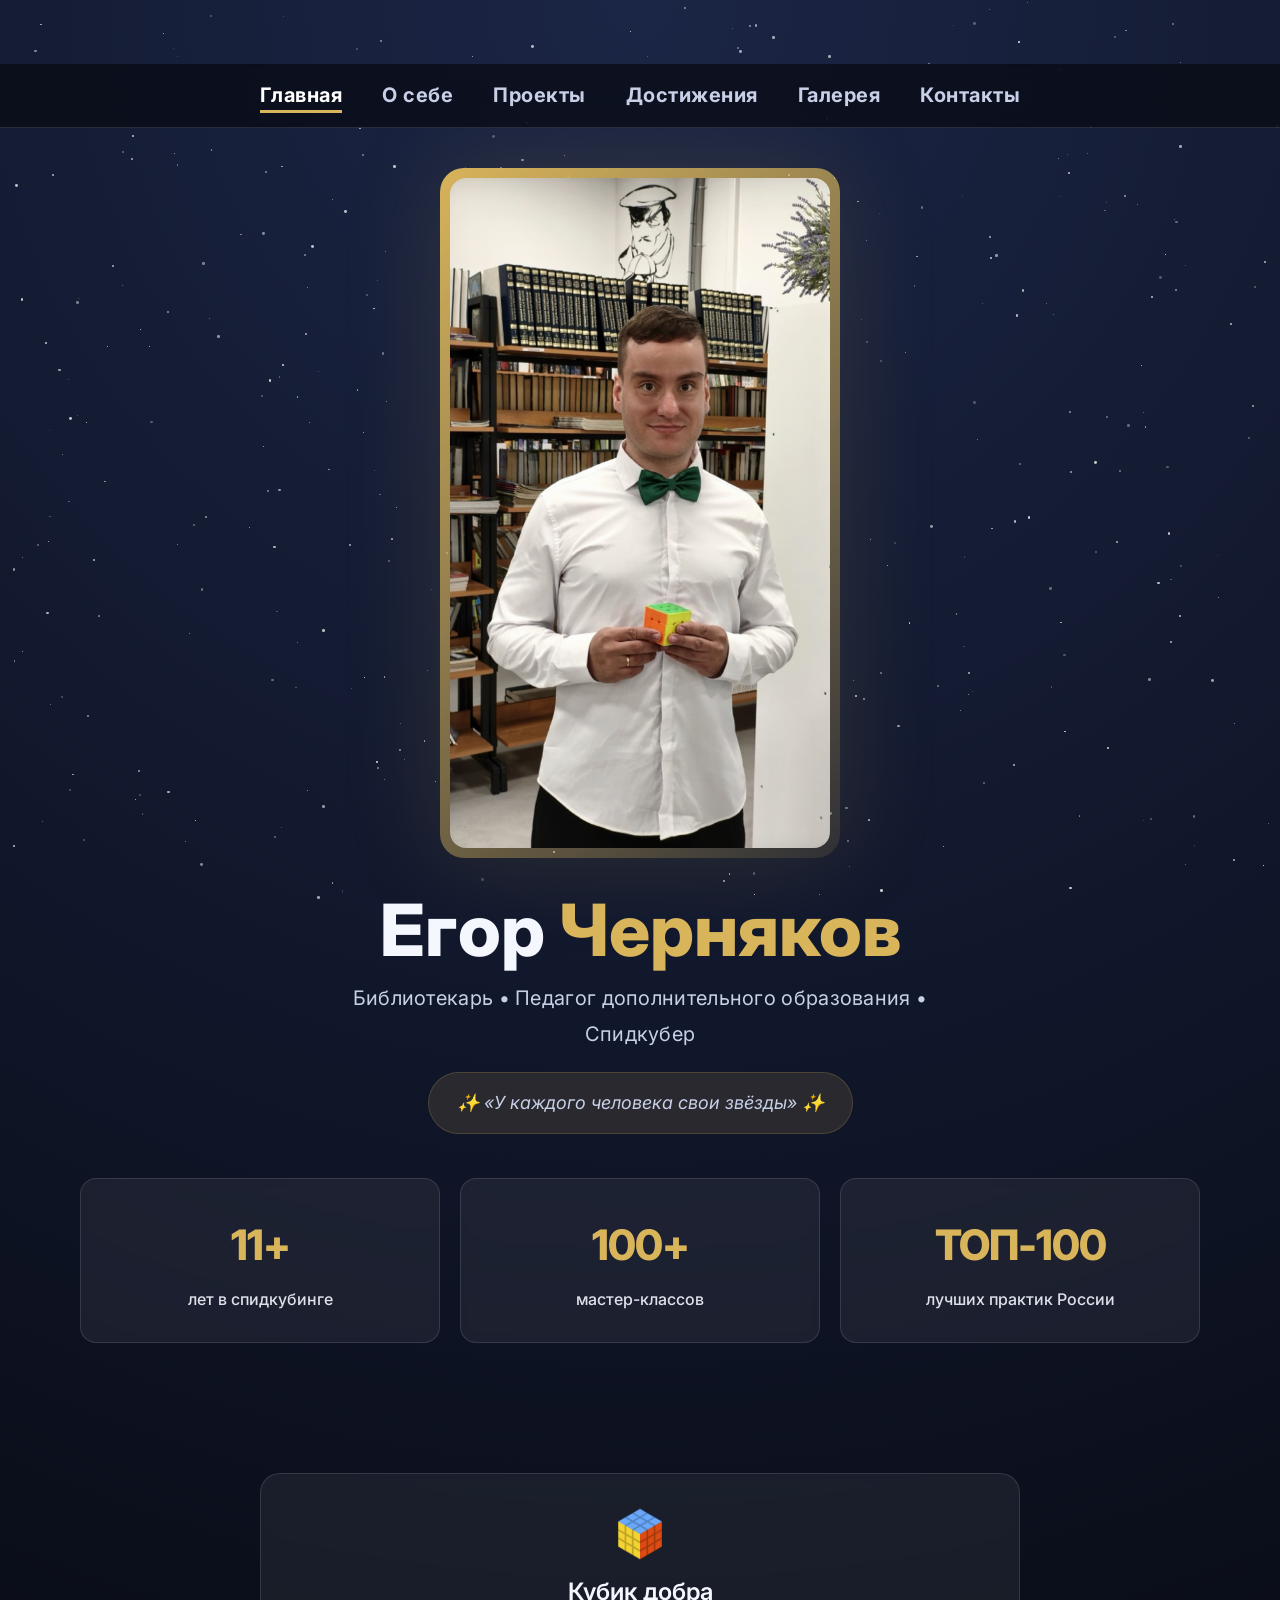
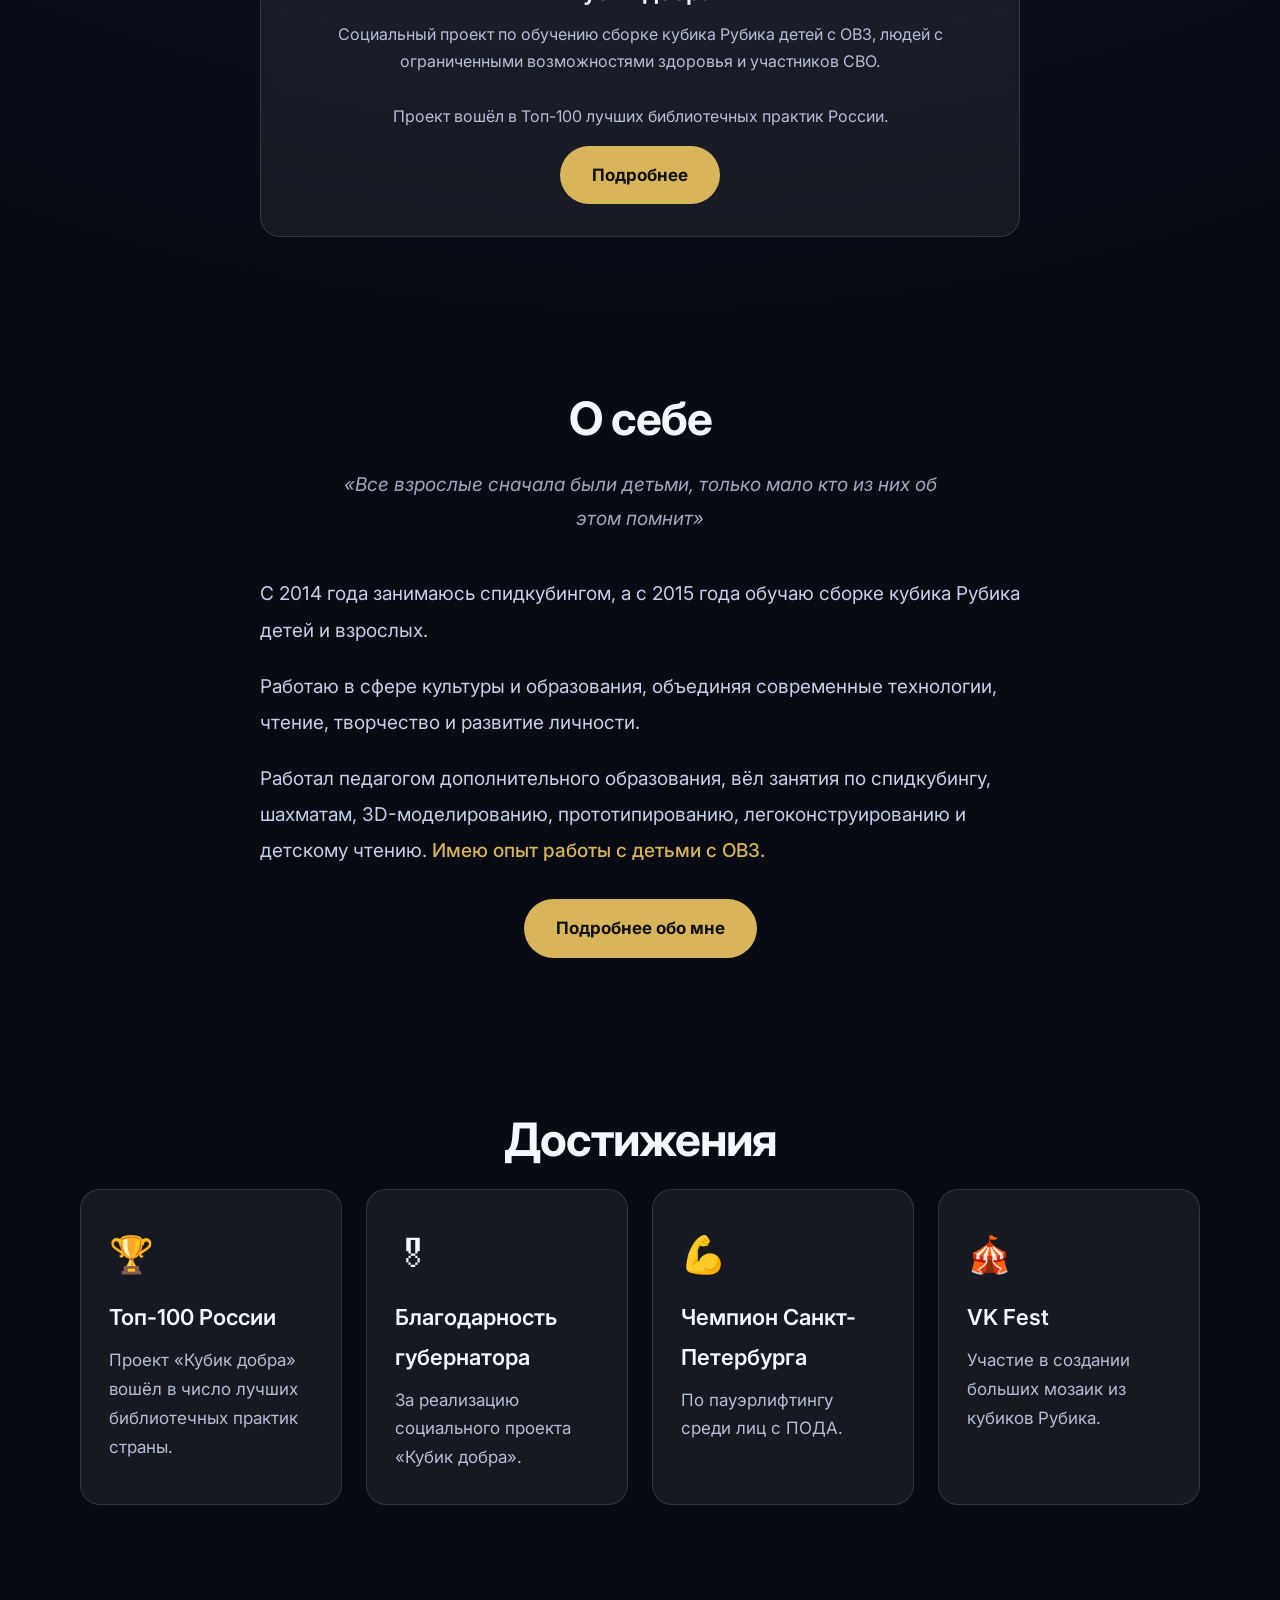
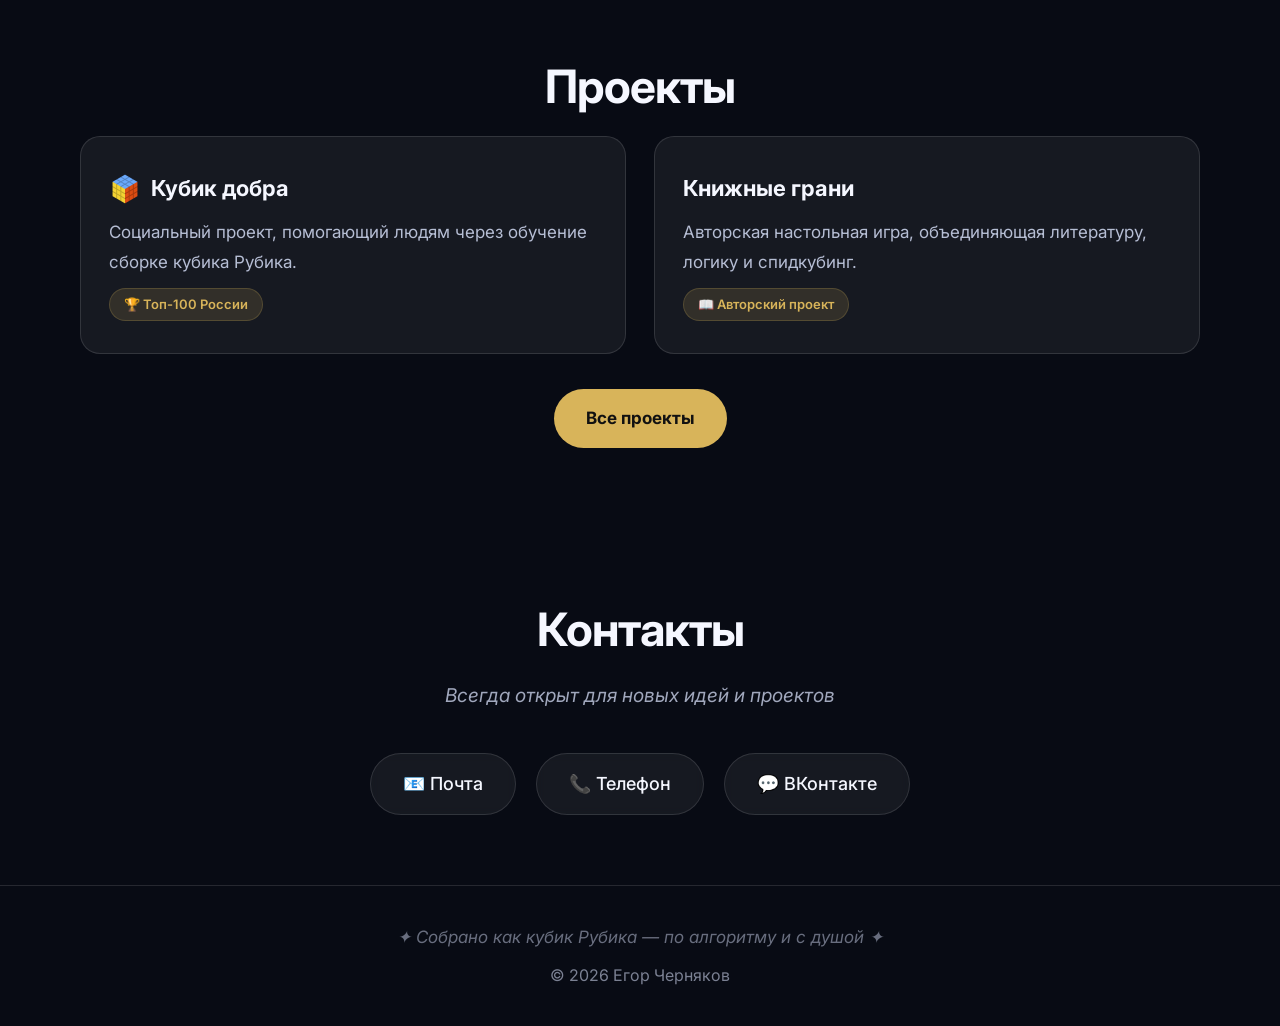
==== index.html @ 9c1b24bc "Update index.html" ====
<!DOCTYPE html>
<html lang="ru">
<head>
    <meta charset="UTF-8" />
    <meta name="viewport" content="width=device-width, initial-scale=1.0" />
    <title>Егор Черняков — библиотекарь, педагог, спидкубер | Кубик добра</title>
    <meta name="description" content="Егор Черняков — библиотекарь, педагог дополнительного образования, автор социального проекта «Кубик добра». Обучение спидкубингу, мастер-классы, библиотечные и краеведческие проекты. Санкт-Петербург и Ленинградская область." />
    <meta name="keywords" content="Егор Черняков, библиотекарь, педагог дополнительного образования, спидкубинг, кубик Рубика, Кубик добра, социальный проект, обучение спидкубингу, мастер-классы, библиотечные практики, краеведение, Санкт-Петербург, Сертолово, Парголово, топ-100 практик России" />
    <meta name="robots" content="index, follow" />
    <link rel="canonical" href="https://chernyakov-egor.github.io/" />
    <meta property="og:title" content="Егор Черняков — библиотекарь, педагог, спидкубер" />
    <meta property="og:description" content="Автор проекта «Кубик добра». Обучение спидкубингу, мастер-классы, библиотечные и краеведческие проекты. Проект вошёл в Топ-100 лучших практик России." />
    <meta property="og:type" content="website" />
    <meta property="og:url" content="https://chernyakov-egor.github.io/" />
    <meta property="og:image" content="https://chernyakov-egor.github.io/images/photo.jpg" />
    <meta property="og:locale" content="ru_RU" />
    <meta name="twitter:card" content="summary_large_image" />
    <meta name="twitter:title" content="Егор Черняков — библиотекарь, педагог, спидкубер" />
    <meta name="twitter:description" content="Автор проекта «Кубик добра». Обучение спидкубингу, мастер-классы, библиотечные проекты." />
    <meta name="twitter:image" content="https://chernyakov-egor.github.io/images/photo.jpg" />
    <link rel="stylesheet" href="css/style.css" />
    <script type="application/ld+json">
    {
      "@context": "https://schema.org",
      "@type": "Person",
      "name": "Егор Черняков",
      "jobTitle": "Библиотекарь, педагог дополнительного образования, спидкубер",
      "url": "https://chernyakov-egor.github.io/",
      "image": "https://chernyakov-egor.github.io/images/photo.jpg",
      "sameAs": ["https://vk.com/che_egor"],
      "description": "Автор социального проекта «Кубик добра». Обучаю сборке кубика Рубика детей с ОВЗ, участников СВО, провожу мастер-классы и библиотечные инициативы."
    }
    </script>
</head>
<body>
    <div class="stars-container" id="starsContainer"></div>
    <header>
        <div class="header-inner">
            <ul class="nav" id="mainNav">
                <li><a href="index.html" class="active">Главная</a></li>
                <li><a href="about.html">О себе</a></li>
                <li><a href="projects.html">Проекты</a></li>
                <li><a href="achievements.html">Достижения</a></li>
                <li><a href="gallery.html">Галерея</a></li>
                <li><a href="contacts.html">Контакты</a></li>
            </ul>
        </div>
    </header>
    <section class="hero">
        <div class="container">
            <div class="hero-avatar">
                <img src="images/photo.jpg" alt="Егор Черняков — библиотекарь и спидкубер" />
            </div>
            <h1>Егор <span>Черняков</span></h1>
            <p class="hero-lead">Библиотекарь • Педагог дополнительного образования • Спидкубер</p>
            <div class="hero-quote">✨ «У каждого человека свои звёзды» ✨</div>
            <div class="stats">
                <div class="stat-card">
                    <div class="stat-number">11+</div>
                    <div class="stat-label">лет в спидкубинге</div>
                </div>
                <div class="stat-card">
                    <div class="stat-number">100+</div>
                    <div class="stat-label">мастер-классов</div>
                </div>
                <div class="stat-card">
                    <div class="stat-number">ТОП-100</div>
                    <div class="stat-label">лучших практик России</div>
                </div>
            </div>
        </div>
    </section>
    <section class="section">
        <div class="container">
            <div class="card" style="text-align: center; max-width: 760px; margin: 0 auto;">
                <img src="images/rubik-icon.png" alt="Иконка кубика Рубика — проект Кубик добра" style="width: 56px; height: 56px; display: block; margin: 0 auto 8px;">
                <h3 style="font-size: 24px; margin-bottom: 8px;">Кубик добра</h3>
                <p style="color: var(--muted); font-size: 16px; line-height: 1.7;">
                    Социальный проект по обучению сборке кубика Рубика детей с ОВЗ, людей с ограниченными возможностями здоровья и участников СВО.
                    <br><br>
                    <span class="accent-text">Проект вошёл в Топ-100 лучших библиотечных практик России.</span>
                </p>
                <a href="projects.html" class="btn" style="margin-top: 16px;">Подробнее</a>
            </div>
        </div>
    </section>
    <section class="section">
        <div class="container">
            <div class="section-title">О себе</div>
            <div class="section-subtitle">«Все взрослые сначала были детьми, только мало кто из них об этом помнит»</div>
            <div class="section-text">
                <p>С 2014 года занимаюсь спидкубингом, а с 2015 года обучаю сборке кубика Рубика детей и взрослых.</p>
                <p style="margin-top: 20px;">Работаю в сфере культуры и образования, объединяя современные технологии, чтение, творчество и развитие личности.</p>
                <p style="margin-top: 20px;">Работал педагогом дополнительного образования, вёл занятия по спидкубингу, шахматам, 3D-моделированию, прототипированию, легоконструированию и детскому чтению. <span class="accent-text">Имею опыт работы с детьми с ОВЗ.</span></p>
            </div>
            <div style="text-align: center; margin-top: 30px;">
                <a href="about.html" class="btn">Подробнее обо мне</a>
            </div>
        </div>
    </section>
    <section class="section">
        <div class="container">
            <div class="section-title">Достижения</div>
            <div class="grid-3">
                <div class="card">
                    <div class="emoji">🏆</div>
                    <h3>Топ-100 России</h3>
                    <p>Проект «Кубик добра» вошёл в число лучших библиотечных практик страны.</p>
                </div>
                <div class="card">
                    <div class="emoji">🎖</div>
                    <h3>Благодарность губернатора</h3>
                    <p>За реализацию социального проекта «Кубик добра».</p>
                </div>
                <div class="card">
                    <div class="emoji">💪</div>
                    <h3>Чемпион Санкт-Петербурга</h3>
                    <p>По пауэрлифтингу среди лиц с ПОДА.</p>
                </div>
                <div class="card">
                    <div class="emoji">🎪</div>
                    <h3>VK Fest</h3>
                    <p>Участие в создании больших мозаик из кубиков Рубика.</p>
                </div>
            </div>
        </div>
    </section>
    <section class="section">
        <div class="container">
            <div class="section-title">Проекты</div>
            <div class="grid-2">
                <div class="project-card">
                    <div style="display: flex; align-items: center; gap: 10px; margin-bottom: 8px;">
                        <img src="images/rubik-icon.png" alt="Кубик Рубика — проект Кубик добра" style="width: 32px; height: 32px;">
                        <h3 style="margin: 0;">Кубик добра</h3>
                    </div>
                    <p>Социальный проект, помогающий людям через обучение сборке кубика Рубика.</p>
                    <div class="badge">🏆 Топ-100 России</div>
                </div>
                <div class="project-card">
                    <h3>Книжные грани</h3>
                    <p>Авторская настольная игра, объединяющая литературу, логику и спидкубинг.</p>
                    <div class="badge">📖 Авторский проект</div>
                </div>
            </div>
            <div style="text-align: center; margin-top: 35px;">
                <a href="projects.html" class="btn">Все проекты</a>
            </div>
        </div>
    </section>
    <section class="section">
        <div class="container">
            <div class="section-title">Контакты</div>
            <div class="section-subtitle">Всегда открыт для новых идей и проектов</div>
            <div class="contacts">
                <a href="mailto:cherniakov-egor@yandex.ru">📧 Почта</a>
                <a href="tel:+79214089944">📞 Телефон</a>
                <a href="https://vk.com/che_egor" target="_blank">💬 ВКонтакте</a>
            </div>
        </div>
    </section>
    <footer>
        <div class="container">
            <p class="stardust">✦ Собрано как кубик Рубика — по алгоритму и с душой ✦</p>
            <p>© <span id="current-year"></span> Егор Черняков</p>
        </div>
    </footer>
    <script src="js/main.js"></script>
</body>
</html>
---- css/style.css ----
@import url('https://fonts.googleapis.com/css2?family=Inter:wght@400;500;600;700;800&display=swap');

:root {
    --bg: #080b14;
    --panel: #111827;
    --panel2: #151d30;
    --text: #f5f7ff;
    --muted: #c8d0e8;
    --accent: #d8b45a;
    --accent-glow: rgba(216, 180, 90, 0.15);
    --line: rgba(255, 255, 255, 0.12);
    --card-bg: rgba(255, 255, 255, 0.06);
}

/* ===== ПОЛНЫЙ СБРОС ===== */
* {
    margin: 0;
    padding: 0;
    box-sizing: border-box;
}

html {
    scroll-behavior: smooth;
}

html, body {
    margin: 0 !important;
    padding: 0 !important;
    background: radial-gradient(circle at top, #1b2545 0%, #080b14 45%);
}

body {
    font-family: 'Inter', Arial, sans-serif;
    color: var(--text);
    line-height: 1.8;
    min-height: 100vh;
    font-size: 18px;
    padding-top: 64px !important;
}

.container {
    width: min(1120px, 92%);
    margin: 0 auto;
}

/* ===== ЗВЁЗДНОЕ НЕБО ===== */
.stars-container {
    position: fixed;
    top: 0;
    left: 0;
    width: 100%;
    height: 100%;
    pointer-events: none;
    z-index: 0;
    overflow: hidden;
}

.star-dot {
    position: absolute;
    background: #fff;
    border-radius: 50%;
}

body > *:not(.stars-container) {
    position: relative;
    z-index: 1;
}

/* ===== ШАПКА — ПРОЗРАЧНАЯ ===== */
header {
    position: fixed;
    top: 0 !important;
    left: 0 !important;
    width: 100% !important;
    z-index: 100 !important;
    backdrop-filter: blur(14px);
    background: rgba(8, 11, 20, 0.75);
    border-bottom: 1px solid var(--line);
    min-height: 64px;
    display: flex;
    align-items: center;
    justify-content: center;
    padding: 8px 0 !important;
    margin: 0 !important;
}

.header-inner {
    width: 100%;
    max-width: 1120px;
    padding: 0 20px;
    margin: 0 auto;
    display: flex;
    align-items: center;
    justify-content: center;
}

.nav {
    display: flex;
    flex-wrap: wrap;
    justify-content: center;
    gap: 32px 40px;
    list-style: none;
    padding: 0;
    margin: 0;
}

.nav li {
    list-style: none;
    margin: 0;
    padding: 0;
}

.nav a {
    color: var(--muted);
    text-decoration: none;
    font-weight: 700;
    font-size: 20px;
    transition: 0.3s;
    position: relative;
    padding: 4px 0;
    margin: 0;
    display: inline-block;
    line-height: 1.2;
    letter-spacing: 0.5px;
    white-space: nowrap;
}

.nav a::after {
    content: '';
    position: absolute;
    bottom: -2px;
    left: 0;
    width: 0;
    height: 3px;
    background: var(--accent);
    transition: 0.3s;
}

.nav a:hover::after,
.nav .active::after {
    width: 100%;
}

.nav a:hover,
.nav .active {
    color: #fff;
}

h1 span,
.accent {
    color: var(--accent);
}

/* ===== ГЕРОЙ ===== */
.hero {
    text-align: center;
    padding: 40px 0 60px;
}

.hero-avatar {
    display: inline-block;
    padding: 10px;
    border-radius: 24px;
    background: linear-gradient(135deg, var(--accent), rgba(216, 180, 90, 0.15));
    box-shadow: 0 0 100px rgba(216, 180, 90, 0.15);
    margin-bottom: 8px;
}

.hero-avatar img {
    width: 380px;
    height: auto;
    border-radius: 16px;
    display: block;
    background: var(--bg);
}

h1 {
    font-size: clamp(42px, 6vw, 72px);
    line-height: 1.05;
    margin: 16px 0 12px;
    letter-spacing: 0px;
    font-weight: 800;
}

.hero-lead {
    color: var(--muted);
    font-size: 20px;
    max-width: 600px;
    margin: 0 auto 20px;
    font-weight: 400;
    letter-spacing: 0.3px;
}

.hero-quote {
    display: inline-block;
    padding: 14px 28px;
    border-radius: 40px;
    background: rgba(216, 180, 90, 0.12);
    border: 1px solid rgba(216, 180, 90, 0.2);
    font-size: 18px;
    color: var(--muted);
    font-style: italic;
    max-width: 100%;
    word-break: break-word;
}

/* ===== СТАТИСТИКА ===== */
.stats {
    display: grid;
    grid-template-columns: repeat(auto-fit, minmax(160px, 1fr));
    gap: 20px;
    margin-top: 44px;
}

.stat-card {
    background: rgba(255, 255, 255, 0.06);
    border: 1px solid var(--line);
    border-radius: 16px;
    padding: 28px 20px;
    transition: 0.3s;
    backdrop-filter: blur(4px);
}

.stat-card:hover {
    transform: translateY(-4px);
    border-color: rgba(216, 180, 90, 0.3);
    background: rgba(216, 180, 90, 0.08);
}

.stat-number {
    font-size: 42px;
    font-weight: 800;
    color: var(--accent);
    letter-spacing: -1px;
}

.stat-label {
    color: var(--text);
    font-size: 16px;
    font-weight: 500;
    margin-top: 2px;
    opacity: 0.9;
}

.stat-desc {
    color: var(--muted);
    font-size: 14px;
    opacity: 0.6;
    margin-top: 2px;
}

/* ===== СЕКЦИИ ===== */
.section {
    padding: 70px 0;
}

.section-title {
    text-align: center;
    font-size: clamp(32px, 4vw, 46px);
    font-weight: 700;
    margin-bottom: 8px;
    letter-spacing: -1px;
}

.section-subtitle {
    text-align: center;
    color: var(--muted);
    font-size: 19px;
    max-width: 640px;
    margin: 0 auto 40px;
    opacity: 0.8;
    font-style: italic;
}

.section-text {
    color: var(--muted);
    font-size: 19px;
    max-width: 760px;
    margin: 0 auto;
    line-height: 1.9;
}

.section-text .accent-text {
    color: var(--accent);
    font-weight: 500;
}

/* ===== КАРТОЧКИ ===== */
.card {
    background: rgba(255, 255, 255, 0.06);
    border: 1px solid var(--line);
    border-radius: 20px;
    padding: 32px 28px;
    transition: 0.3s;
    backdrop-filter: blur(4px);
}

.card:hover {
    transform: translateY(-4px);
    border-color: rgba(216, 180, 90, 0.25);
    background: rgba(255, 255, 255, 0.08);
}

.card .emoji {
    font-size: 36px;
    display: block;
    margin-bottom: 12px;
}

.card h3 {
    font-size: 22px;
    margin: 0 0 8px;
    font-weight: 600;
    color: var(--text);
}

.card p {
    color: var(--muted);
    font-size: 17px;
    line-height: 1.7;
    margin: 0;
    opacity: 0.9;
}

/* ===== СЕТКИ ===== */
.grid-2 {
    display: grid;
    grid-template-columns: 1fr 1fr;
    gap: 28px;
}

.grid-3 {
    display: grid;
    grid-template-columns: repeat(auto-fit, minmax(220px, 1fr));
    gap: 24px;
}

/* ===== ПРОЕКТЫ ===== */
.project-card {
    background: rgba(255, 255, 255, 0.06);
    border: 1px solid var(--line);
    border-radius: 20px;
    padding: 32px 28px;
    transition: 0.3s;
}

.project-card:hover {
    transform: translateY(-4px);
    border-color: rgba(216, 180, 90, 0.25);
    background: rgba(255, 255, 255, 0.08);
}

.project-card h3 {
    font-size: 22px;
    margin: 0 0 8px;
    color: var(--text);
}

.project-card p {
    color: var(--muted);
    font-size: 17px;
    line-height: 1.8;
    opacity: 0.9;
}

.badge {
    display: inline-block;
    padding: 4px 14px;
    border-radius: 20px;
    font-size: 13px;
    font-weight: 600;
    background: rgba(216, 180, 90, 0.15);
    color: var(--accent);
    border: 1px solid rgba(216, 180, 90, 0.2);
    margin-right: 6px;
    margin-top: 10px;
}

/* ===== КОНТАКТЫ ===== */
.contacts {
    display: flex;
    justify-content: center;
    gap: 20px;
    flex-wrap: wrap;
    margin-top: 16px;
}

.contacts a {
    color: var(--text);
    text-decoration: none;
    font-size: 18px;
    font-weight: 500;
    padding: 14px 32px;
    border: 1px solid var(--line);
    border-radius: 40px;
    transition: 0.3s;
    background: rgba(255, 255, 255, 0.06);
    backdrop-filter: blur(4px);
}

.contacts a:hover {
    background: rgba(216, 180, 90, 0.12);
    border-color: var(--accent);
    transform: translateY(-2px);
}

/* ===== ДОСТИЖЕНИЯ ===== */
.achievement-list {
    max-width: 760px;
    margin: 0 auto;
    padding: 0;
    list-style: none;
}

.achievement-list li {
    padding: 16px 22px;
    margin-bottom: 10px;
    border-radius: 12px;
    background: rgba(255, 255, 255, 0.06);
    border: 1px solid var(--line);
    color: var(--muted);
    font-size: 17px;
    line-height: 1.7;
    transition: 0.3s;
}

.achievement-list li:hover {
    border-color: rgba(216, 180, 90, 0.2);
    background: rgba(255, 255, 255, 0.08);
}

.achievement-list li strong {
    color: var(--text);
}

/* ===== ТАЙМЛАЙН ===== */
.timeline {
    max-width: 760px;
    margin: 0 auto;
}

.timeline-item {
    display: flex;
    gap: 30px;
    padding: 20px 0;
    border-bottom: 1px solid var(--line);
}

.timeline-item:last-child {
    border-bottom: none;
}

.timeline-year {
    min-width: 80px;
    font-weight: 700;
    font-size: 20px;
    color: var(--accent);
}

.timeline-text {
    color: var(--muted);
    font-size: 17px;
    opacity: 0.9;
}

/* ===== ГАЛЕРЕЯ ===== */
.gallery {
    display: grid;
    grid-template-columns: repeat(auto-fit, minmax(220px, 1fr));
    gap: 20px;
    margin-top: 20px;
}

.gallery-item {
    position: relative;
    border-radius: 16px;
    overflow: hidden;
    background: rgba(255, 255, 255, 0.06);
    border: 1px solid var(--line);
    cursor: pointer;
    transition: 0.3s;
    aspect-ratio: 1 / 1;
    display: flex;
    align-items: center;
    justify-content: center;
}

.gallery-item img {
    width: 100%;
    height: 100%;
    object-fit: contain;
    display: block;
    background: #0a0e1a;
    transition: transform 0.3s ease;
}

.gallery-item:hover img {
    transform: scale(1.03);
}

.gallery-item:hover {
    transform: none;
    border-color: var(--accent);
}

.gallery-item .overlay {
    position: absolute;
    bottom: 0;
    left: 0;
    right: 0;
    padding: 14px;
    background: linear-gradient(transparent, rgba(0, 0, 0, 0.85));
    color: #fff;
    font-weight: 500;
    font-size: 15px;
    text-align: center;
    opacity: 0;
    transition: 0.3s;
    pointer-events: none;
}

.gallery-item:hover .overlay {
    opacity: 1;
}

/* ===== ЛАЙТБОКС ===== */
.lightbox-overlay {
    display: none;
    position: fixed;
    top: 0;
    left: 0;
    width: 100%;
    height: 100%;
    background: rgba(0, 0, 0, 0.92);
    z-index: 9999;
    justify-content: center;
    align-items: center;
    padding: 20px;
    backdrop-filter: blur(4px);
}

.lightbox-overlay.active {
    display: flex;
}

.lightbox-content {
    position: relative;
    max-width: 98vw;
    max-height: 98vh;
    width: 100%;
    height: 100%;
    display: flex;
    flex-direction: column;
    align-items: center;
    justify-content: center;
}

.lightbox-image-wrapper {
    width: 100%;
    height: calc(100% - 80px);
    display: flex;
    align-items: center;
    justify-content: center;
    overflow: hidden;
    position: relative;
}

.lightbox-content img {
    max-width: 100%;
    max-height: 100%;
    width: auto;
    height: auto;
    object-fit: contain;
    border-radius: 8px;
    transition: transform 0.1s ease;
    user-select: none;
    -webkit-user-select: none;
    cursor: zoom-in;
}

.lightbox-content .caption {
    margin-top: 8px;
    text-align: center;
    color: #fff;
    font-size: 18px;
    font-weight: 500;
    opacity: 0.9;
    padding: 8px 20px;
    background: rgba(0, 0, 0, 0.5);
    border-radius: 8px;
    max-width: 90%;
    backdrop-filter: blur(4px);
}

.close-btn {
    position: absolute;
    top: 10px;
    right: 20px;
    font-size: 3rem;
    color: #fff;
    cursor: pointer;
    opacity: 0.7;
    transition: 0.2s;
    z-index: 10;
    line-height: 1;
    font-weight: 300;
}

.close-btn:hover {
    opacity: 1;
    transform: scale(1.1);
}

.lightbox-nav {
    display: flex;
    align-items: center;
    gap: 20px;
    margin-top: 12px;
    background: rgba(0, 0, 0, 0.4);
    padding: 8px 20px;
    border-radius: 30px;
    backdrop-filter: blur(4px);
}

.nav-btn {
    background: rgba(255, 255, 255, 0.1);
    border: 1px solid rgba(255, 255, 255, 0.2);
    color: #fff;
    width: 44px;
    height: 44px;
    border-radius: 50%;
    font-size: 26px;
    cursor: pointer;
    transition: 0.3s;
    display: flex;
    align-items: center;
    justify-content: center;
    line-height: 1;
}

.nav-btn:hover {
    background: rgba(255, 255, 255, 0.2);
    transform: scale(1.1);
}

.nav-btn:active {
    transform: scale(0.9);
}

.counter {
    color: #fff;
    font-size: 16px;
    font-weight: 500;
    opacity: 0.8;
    min-width: 60px;
    text-align: center;
}

/* ===== КНОПКИ ===== */
.btn {
    display: inline-block;
    padding: 14px 32px;
    border-radius: 40px;
    background: var(--accent);
    color: #111;
    font-weight: 700;
    font-size: 17px;
    text-decoration: none;
    border: none;
    transition: 0.3s;
    cursor: pointer;
}

.btn:hover {
    transform: translateY(-2px);
    box-shadow: 0 8px 30px rgba(216, 180, 90, 0.25);
}

.btn-outline {
    background: transparent;
    color: var(--text);
    border: 1px solid var(--line);
}

.btn-outline:hover {
    background: rgba(216, 180, 90, 0.12);
    border-color: var(--accent);
    box-shadow: none;
}

/* ===== ПОДВАЛ ===== */
footer {
    padding: 36px 0;
    border-top: 1px solid var(--line);
    color: var(--muted);
    text-align: center;
}

footer .stardust {
    font-size: 17px;
    font-style: italic;
    opacity: 0.5;
    margin-bottom: 8px;
}

footer p {
    font-size: 16px;
    opacity: 0.6;
}

/* ===== КНОПКА НАВЕРХ (СКРЫТА) ===== */
.back-to-top {
    display: none !important;
}

/* ===== АДАПТИВ ===== */
@media (max-width: 860px) {
    .nav {
        gap: 20px 28px;
    }
    .nav a {
        font-size: 17px;
    }
}

@media (max-width: 700px) {
    header {
        min-height: 52px !important;
        padding: 6px 0 !important;
    }
    body {
        padding-top: 52px !important;
    }
    .nav {
        gap: 12px 20px;
    }
    .nav a {
        font-size: 15px;
        font-weight: 600;
        padding: 2px 0;
    }

    .section {
        padding: 50px 0;
    }
    body {
        font-size: 16px;
    }
    .grid-2 {
        grid-template-columns: 1fr;
    }
    .stats {
        grid-template-columns: 1fr 1fr;
        gap: 14px;
    }
    .timeline-item {
        flex-direction: column;
        gap: 4px;
    }
    .contacts {
        gap: 12px;
    }
    .contacts a {
        padding: 12px 22px;
        font-size: 16px;
    }
    .gallery {
        grid-template-columns: 1fr 1fr;
    }
    .hero-avatar img {
        width: 280px;
    }
    .section-text {
        font-size: 17px;
    }
    .card p {
        font-size: 16px;
    }
    .project-card p {
        font-size: 16px;
    }
}

@media (max-width: 500px) {
    header {
        min-height: 44px !important;
        padding: 4px 0 !important;
    }
    body {
        padding-top: 44px !important;
    }
    .nav {
        gap: 8px 14px;
    }
    .nav a {
        font-size: 13px;
        font-weight: 600;
        padding: 2px 0;
        letter-spacing: 0.3px;
    }

    .stats {
        grid-template-columns: 1fr;
    }
    .gallery {
        grid-template-columns: 1fr 1fr;
        gap: 12px;
    }
    .gallery-item {
        aspect-ratio: 1 / 1;
    }
    .hero-avatar img {
        width: 220px;
    }
    .hero-quote {
        font-size: 16px;
        padding: 10px 16px;
        white-space: normal;
    }
    .section-title {
        font-size: 28px;
    }
    .section-subtitle {
        font-size: 17px;
    }
    .hero-lead {
        font-size: 17px;
    }
    h1 {
        font-size: 34px;
    }
    .lightbox-content img {
        max-height: 75vh;
        max-width: 98%;
    }
    .close-btn {
        top: 5px;
        right: 10px;
        font-size: 2.4rem;
    }
    .lightbox-nav {
        gap: 12px;
        padding: 6px 14px;
    }
    .nav-btn {
        width: 38px;
        height: 38px;
        font-size: 22px;
    }
    .counter {
        font-size: 14px;
        min-width: 50px;
    }
    .lightbox-content .caption {
        font-size: 15px;
        padding: 6px 14px;
        margin-top: 4px;
    }
    .contacts a {
        font-size: 15px;
        padding: 10px 18px;
    }
}
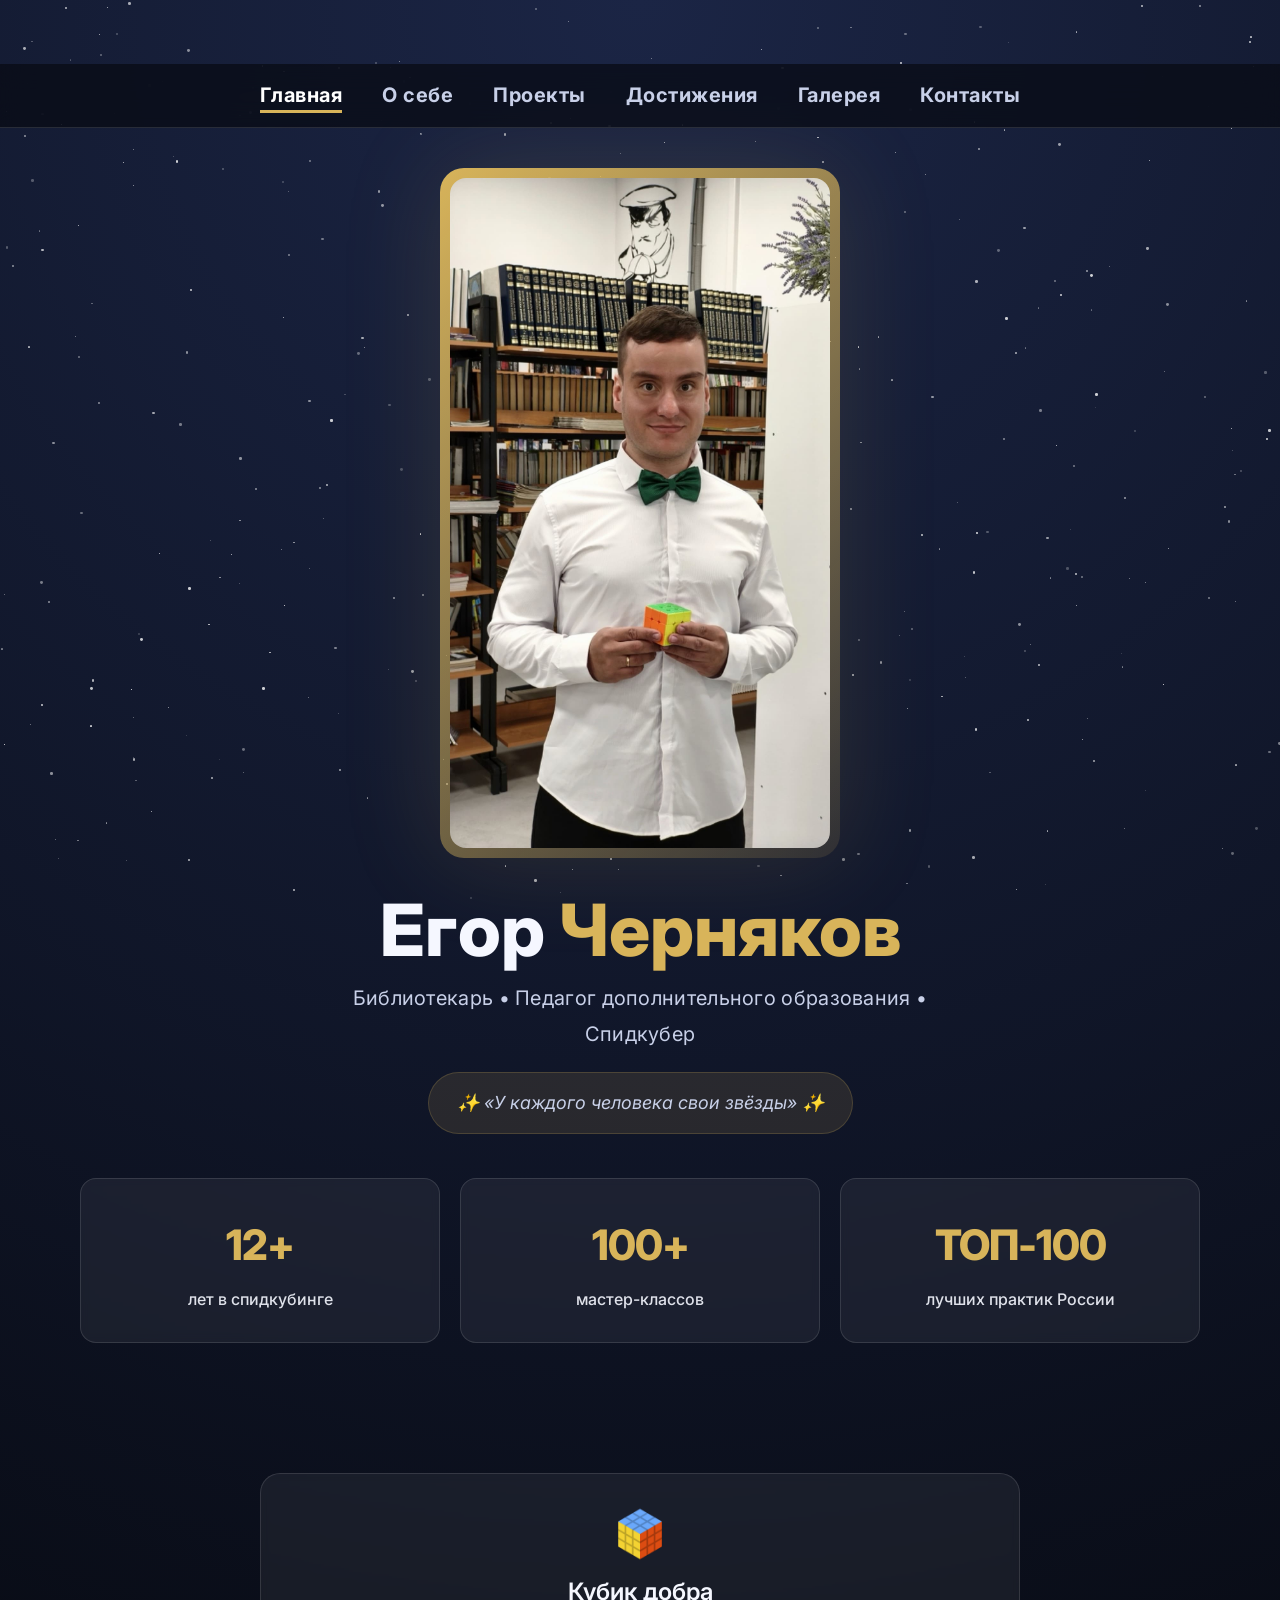
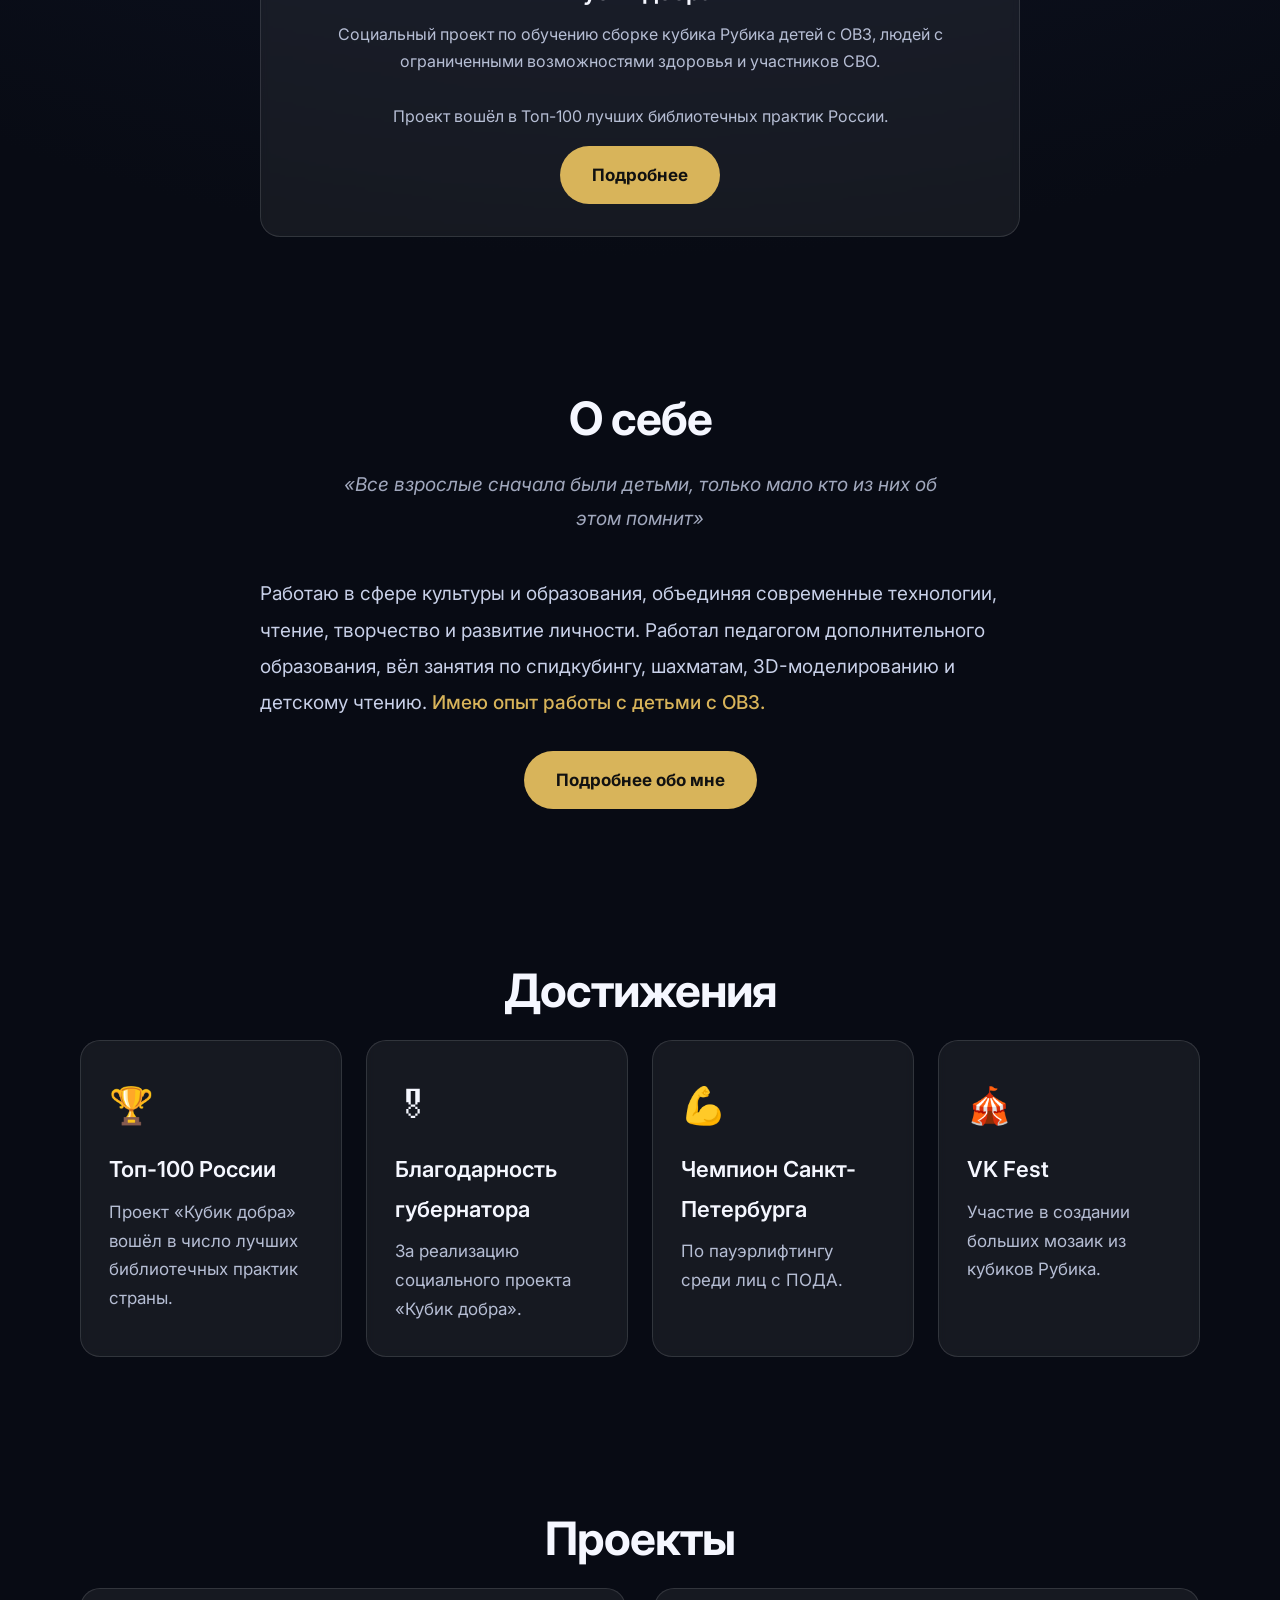
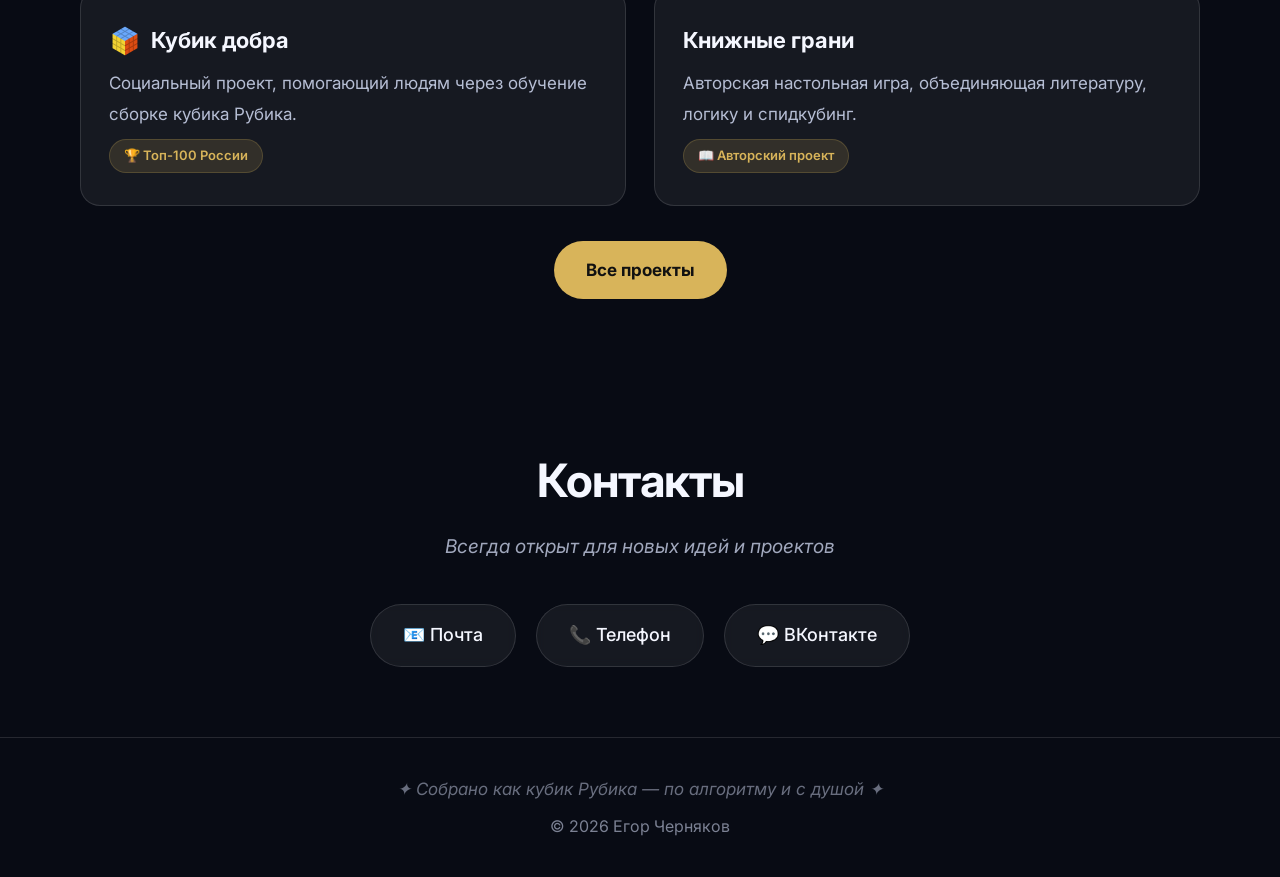
==== commit c3bc05ac: "Update index.html" ====
--- a/index.html
+++ b/index.html
@@ -56,7 +56,7 @@
             <div class="hero-quote">✨ «У каждого человека свои звёзды» ✨</div>
             <div class="stats">
                 <div class="stat-card">
-                    <div class="stat-number">11+</div>
+                    <div class="stat-number">12+</div>
                     <div class="stat-label">лет в спидкубинге</div>
                 </div>
                 <div class="stat-card">
@@ -89,9 +89,7 @@
             <div class="section-title">О себе</div>
             <div class="section-subtitle">«Все взрослые сначала были детьми, только мало кто из них об этом помнит»</div>
             <div class="section-text">
-                <p>С 2014 года занимаюсь спидкубингом, а с 2015 года обучаю сборке кубика Рубика детей и взрослых.</p>
-                <p style="margin-top: 20px;">Работаю в сфере культуры и образования, объединяя современные технологии, чтение, творчество и развитие личности.</p>
-                <p style="margin-top: 20px;">Работал педагогом дополнительного образования, вёл занятия по спидкубингу, шахматам, 3D-моделированию, прототипированию, легоконструированию и детскому чтению. <span class="accent-text">Имею опыт работы с детьми с ОВЗ.</span></p>
+                <p>Работаю в сфере культуры и образования, объединяя современные технологии, чтение, творчество и развитие личности. Работал педагогом дополнительного образования, вёл занятия по спидкубингу, шахматам, 3D-моделированию и детскому чтению. <span class="accent-text">Имею опыт работы с детьми с ОВЗ.</span></p>
             </div>
             <div style="text-align: center; margin-top: 30px;">
                 <a href="about.html" class="btn">Подробнее обо мне</a>
@@ -167,4 +165,4 @@
     </footer>
     <script src="js/main.js"></script>
 </body>
-</html>+</html>
--- a/css/style.css
+++ b/css/style.css
@@ -17,6 +17,7 @@
     margin: 0;
     padding: 0;
     box-sizing: border-box;
+    -webkit-tap-highlight-color: transparent; /* Убирает жёлтую рамку на мобильных */
 }
 
 html {
@@ -463,199 +464,6 @@
     opacity: 0.9;
 }
 
-/* ===== ГАЛЕРЕЯ ===== */
-.gallery {
-    display: grid;
-    grid-template-columns: repeat(auto-fit, minmax(220px, 1fr));
-    gap: 20px;
-    margin-top: 20px;
-}
-
-.gallery-item {
-    position: relative;
-    border-radius: 16px;
-    overflow: hidden;
-    background: rgba(255, 255, 255, 0.06);
-    border: 1px solid var(--line);
-    cursor: pointer;
-    transition: 0.3s;
-    aspect-ratio: 1 / 1;
-    display: flex;
-    align-items: center;
-    justify-content: center;
-}
-
-.gallery-item img {
-    width: 100%;
-    height: 100%;
-    object-fit: contain;
-    display: block;
-    background: #0a0e1a;
-    transition: transform 0.3s ease;
-}
-
-.gallery-item:hover img {
-    transform: scale(1.03);
-}
-
-.gallery-item:hover {
-    transform: none;
-    border-color: var(--accent);
-}
-
-.gallery-item .overlay {
-    position: absolute;
-    bottom: 0;
-    left: 0;
-    right: 0;
-    padding: 14px;
-    background: linear-gradient(transparent, rgba(0, 0, 0, 0.85));
-    color: #fff;
-    font-weight: 500;
-    font-size: 15px;
-    text-align: center;
-    opacity: 0;
-    transition: 0.3s;
-    pointer-events: none;
-}
-
-.gallery-item:hover .overlay {
-    opacity: 1;
-}
-
-/* ===== ЛАЙТБОКС ===== */
-.lightbox-overlay {
-    display: none;
-    position: fixed;
-    top: 0;
-    left: 0;
-    width: 100%;
-    height: 100%;
-    background: rgba(0, 0, 0, 0.92);
-    z-index: 9999;
-    justify-content: center;
-    align-items: center;
-    padding: 20px;
-    backdrop-filter: blur(4px);
-}
-
-.lightbox-overlay.active {
-    display: flex;
-}
-
-.lightbox-content {
-    position: relative;
-    max-width: 98vw;
-    max-height: 98vh;
-    width: 100%;
-    height: 100%;
-    display: flex;
-    flex-direction: column;
-    align-items: center;
-    justify-content: center;
-}
-
-.lightbox-image-wrapper {
-    width: 100%;
-    height: calc(100% - 80px);
-    display: flex;
-    align-items: center;
-    justify-content: center;
-    overflow: hidden;
-    position: relative;
-}
-
-.lightbox-content img {
-    max-width: 100%;
-    max-height: 100%;
-    width: auto;
-    height: auto;
-    object-fit: contain;
-    border-radius: 8px;
-    transition: transform 0.1s ease;
-    user-select: none;
-    -webkit-user-select: none;
-    cursor: zoom-in;
-}
-
-.lightbox-content .caption {
-    margin-top: 8px;
-    text-align: center;
-    color: #fff;
-    font-size: 18px;
-    font-weight: 500;
-    opacity: 0.9;
-    padding: 8px 20px;
-    background: rgba(0, 0, 0, 0.5);
-    border-radius: 8px;
-    max-width: 90%;
-    backdrop-filter: blur(4px);
-}
-
-.close-btn {
-    position: absolute;
-    top: 10px;
-    right: 20px;
-    font-size: 3rem;
-    color: #fff;
-    cursor: pointer;
-    opacity: 0.7;
-    transition: 0.2s;
-    z-index: 10;
-    line-height: 1;
-    font-weight: 300;
-}
-
-.close-btn:hover {
-    opacity: 1;
-    transform: scale(1.1);
-}
-
-.lightbox-nav {
-    display: flex;
-    align-items: center;
-    gap: 20px;
-    margin-top: 12px;
-    background: rgba(0, 0, 0, 0.4);
-    padding: 8px 20px;
-    border-radius: 30px;
-    backdrop-filter: blur(4px);
-}
-
-.nav-btn {
-    background: rgba(255, 255, 255, 0.1);
-    border: 1px solid rgba(255, 255, 255, 0.2);
-    color: #fff;
-    width: 44px;
-    height: 44px;
-    border-radius: 50%;
-    font-size: 26px;
-    cursor: pointer;
-    transition: 0.3s;
-    display: flex;
-    align-items: center;
-    justify-content: center;
-    line-height: 1;
-}
-
-.nav-btn:hover {
-    background: rgba(255, 255, 255, 0.2);
-    transform: scale(1.1);
-}
-
-.nav-btn:active {
-    transform: scale(0.9);
-}
-
-.counter {
-    color: #fff;
-    font-size: 16px;
-    font-weight: 500;
-    opacity: 0.8;
-    min-width: 60px;
-    text-align: center;
-}
-
 /* ===== КНОПКИ ===== */
 .btn {
     display: inline-block;
@@ -708,11 +516,6 @@
     opacity: 0.6;
 }
 
-/* ===== КНОПКА НАВЕРХ (СКРЫТА) ===== */
-.back-to-top {
-    display: none !important;
-}
-
 /* ===== АДАПТИВ ===== */
 @media (max-width: 860px) {
     .nav {
@@ -763,9 +566,6 @@
     .contacts a {
         padding: 12px 22px;
         font-size: 16px;
-    }
-    .gallery {
-        grid-template-columns: 1fr 1fr;
     }
     .hero-avatar img {
         width: 280px;
@@ -802,13 +602,6 @@
     .stats {
         grid-template-columns: 1fr;
     }
-    .gallery {
-        grid-template-columns: 1fr 1fr;
-        gap: 12px;
-    }
-    .gallery-item {
-        aspect-ratio: 1 / 1;
-    }
     .hero-avatar img {
         width: 220px;
     }
@@ -829,35 +622,8 @@
     h1 {
         font-size: 34px;
     }
-    .lightbox-content img {
-        max-height: 75vh;
-        max-width: 98%;
-    }
-    .close-btn {
-        top: 5px;
-        right: 10px;
-        font-size: 2.4rem;
-    }
-    .lightbox-nav {
-        gap: 12px;
-        padding: 6px 14px;
-    }
-    .nav-btn {
-        width: 38px;
-        height: 38px;
-        font-size: 22px;
-    }
-    .counter {
-        font-size: 14px;
-        min-width: 50px;
-    }
-    .lightbox-content .caption {
-        font-size: 15px;
-        padding: 6px 14px;
-        margin-top: 4px;
-    }
     .contacts a {
         font-size: 15px;
         padding: 10px 18px;
     }
-}+}
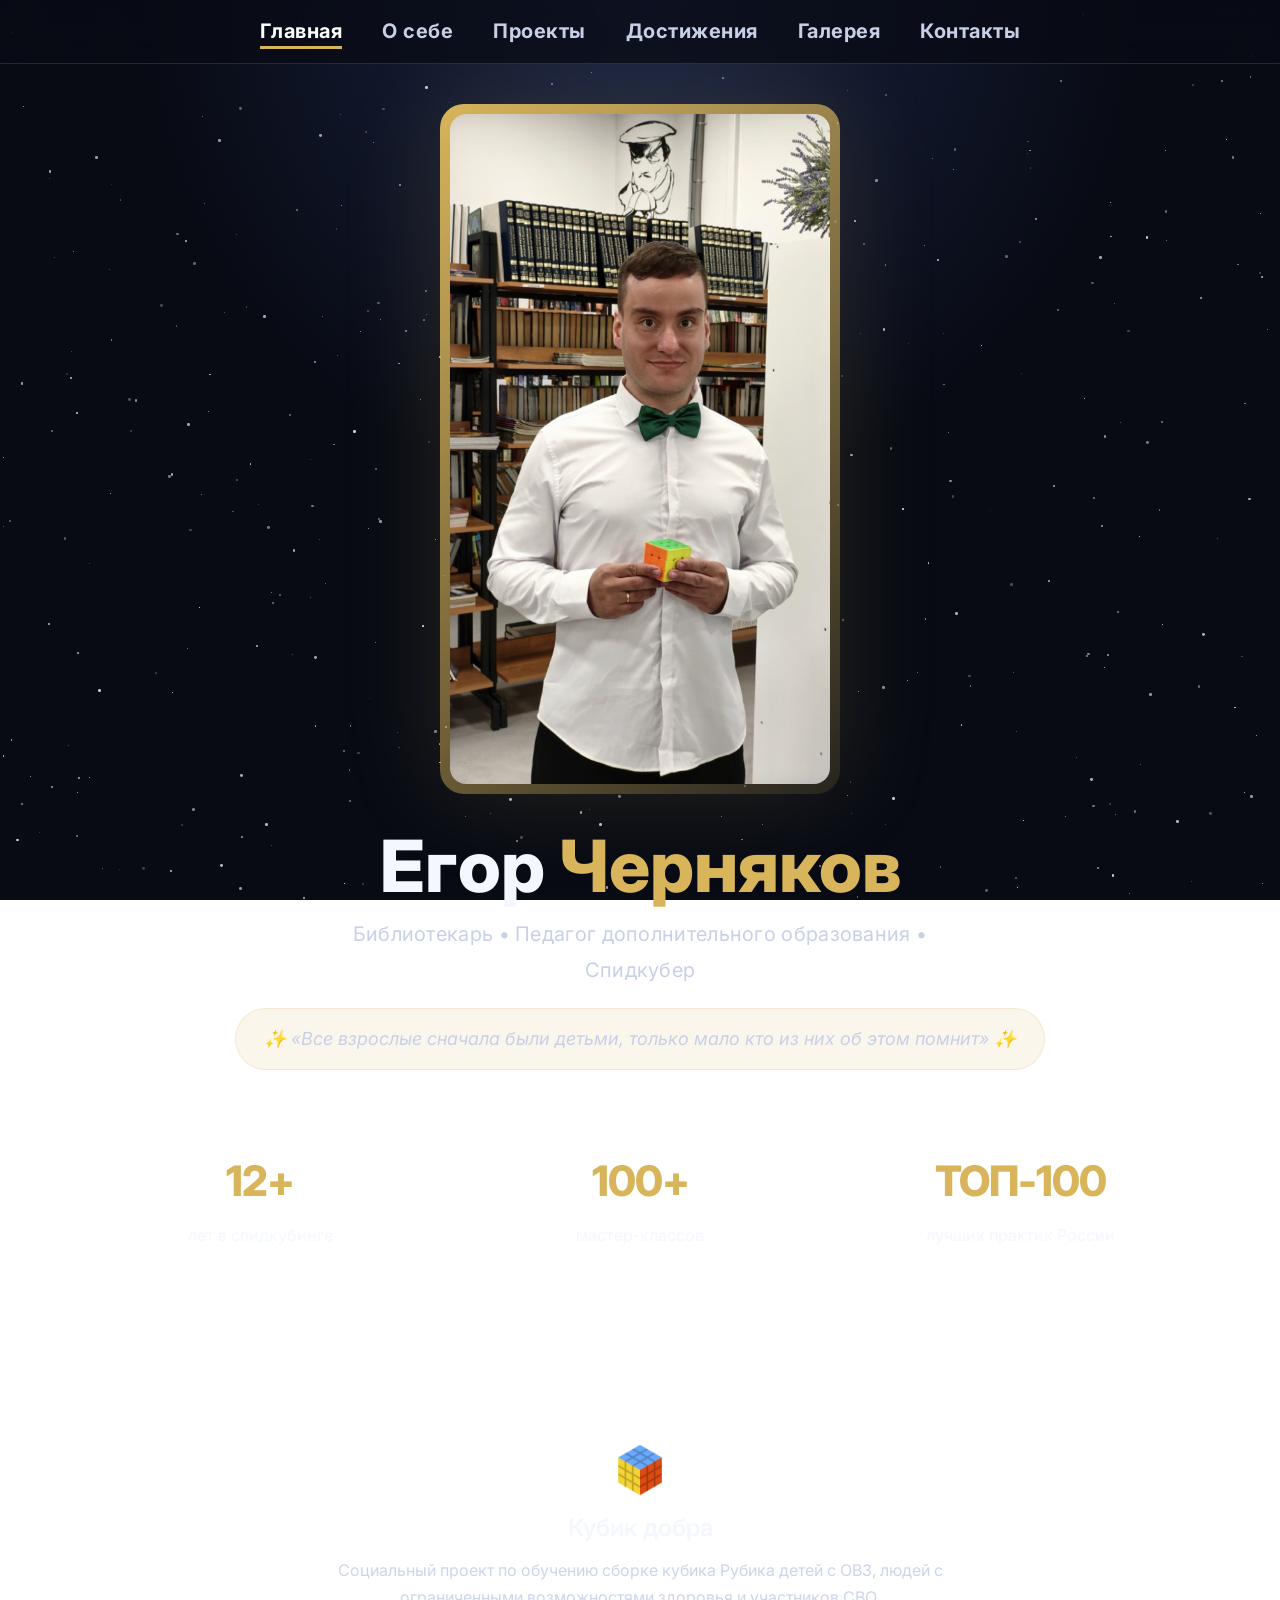
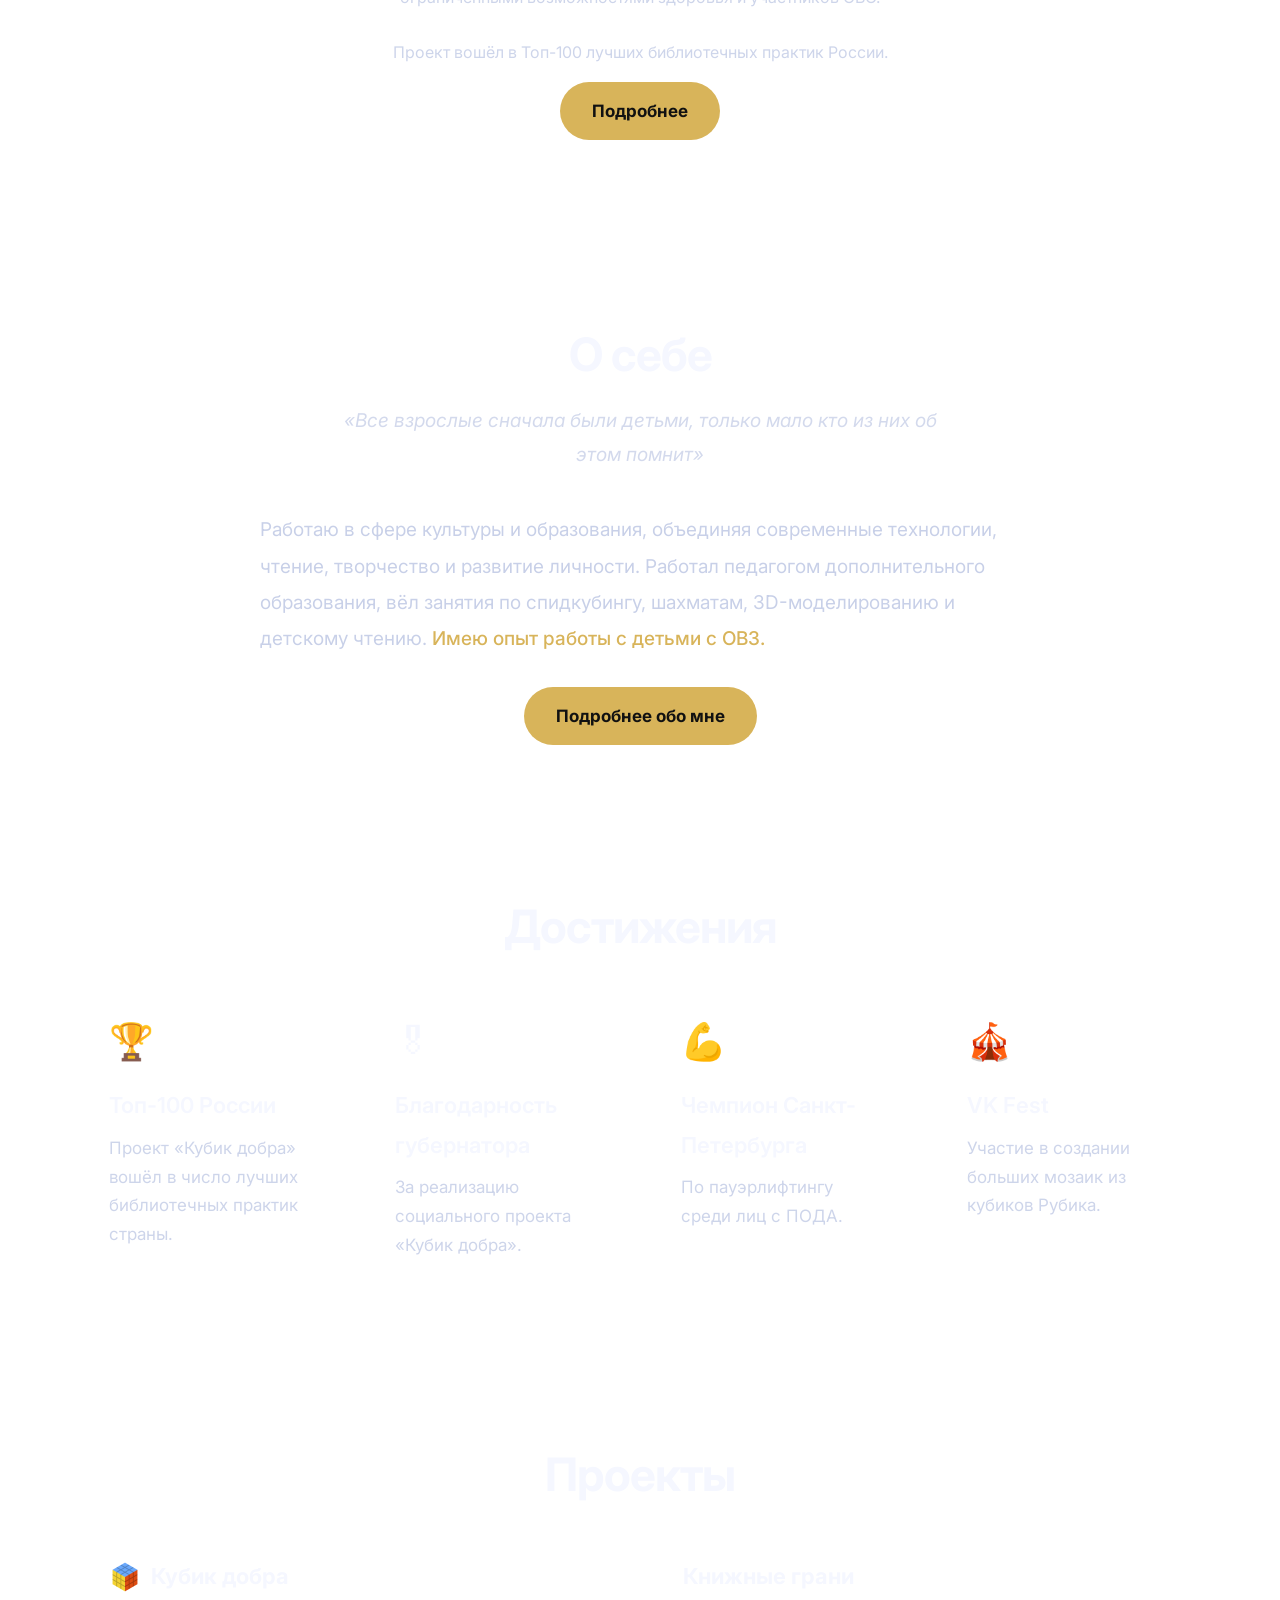
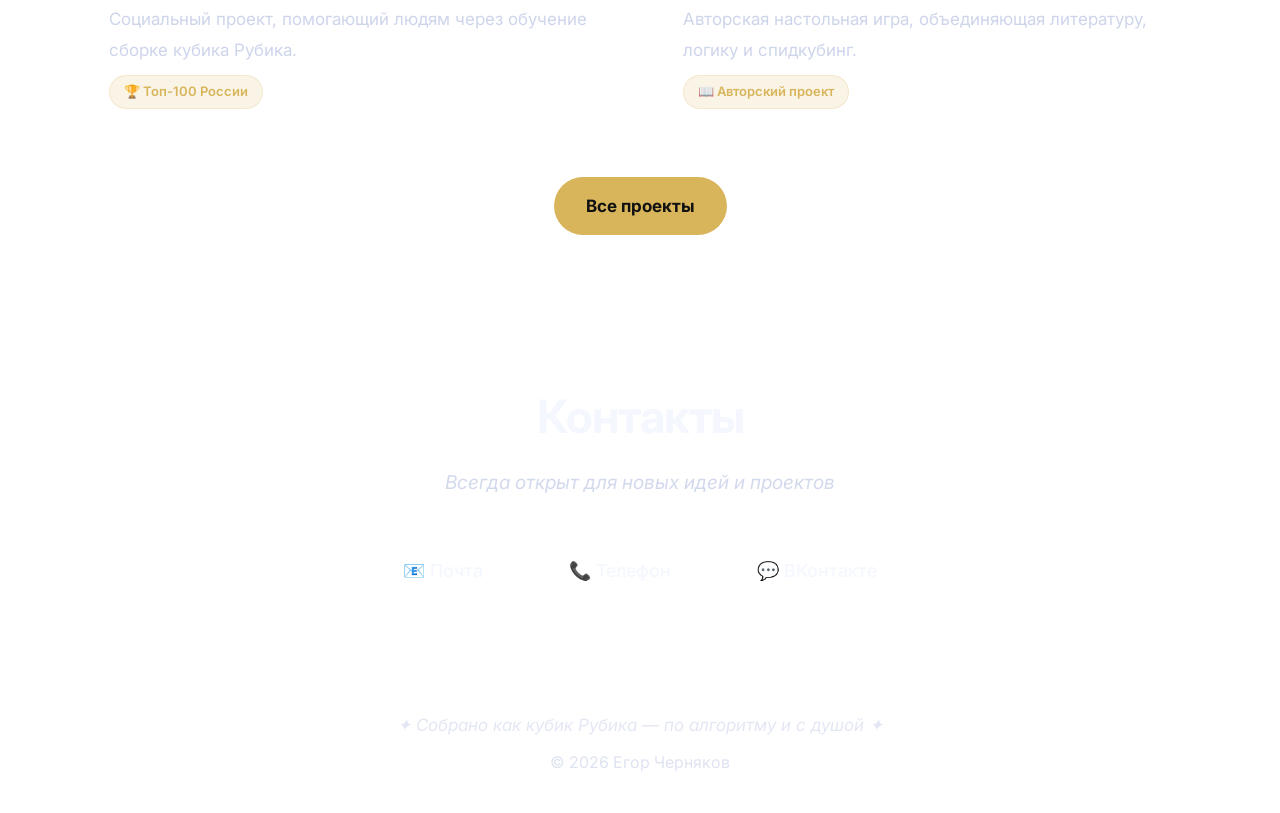
==== commit f433f1b0: "Update index.html" ====
--- a/index.html
+++ b/index.html
@@ -53,7 +53,7 @@
             </div>
             <h1>Егор <span>Черняков</span></h1>
             <p class="hero-lead">Библиотекарь • Педагог дополнительного образования • Спидкубер</p>
-            <div class="hero-quote">✨ «У каждого человека свои звёзды» ✨</div>
+            <div class="hero-quote">✨ «Все взрослые сначала были детьми, только мало кто из них об этом помнит» ✨</div>
             <div class="stats">
                 <div class="stat-card">
                     <div class="stat-number">12+</div>
--- a/css/style.css
+++ b/css/style.css
@@ -12,12 +12,11 @@
     --card-bg: rgba(255, 255, 255, 0.06);
 }
 
-/* ===== ПОЛНЫЙ СБРОС ===== */
 * {
     margin: 0;
     padding: 0;
     box-sizing: border-box;
-    -webkit-tap-highlight-color: transparent; /* Убирает жёлтую рамку на мобильных */
+    -webkit-tap-highlight-color: transparent;
 }
 
 html {
@@ -28,6 +27,7 @@
     margin: 0 !important;
     padding: 0 !important;
     background: radial-gradient(circle at top, #1b2545 0%, #080b14 45%);
+    background-attachment: fixed;
 }
 
 body {
@@ -36,7 +36,6 @@
     line-height: 1.8;
     min-height: 100vh;
     font-size: 18px;
-    padding-top: 64px !important;
 }
 
 .container {
@@ -44,7 +43,6 @@
     margin: 0 auto;
 }
 
-/* ===== ЗВЁЗДНОЕ НЕБО ===== */
 .stars-container {
     position: fixed;
     top: 0;
@@ -67,7 +65,6 @@
     z-index: 1;
 }
 
-/* ===== ШАПКА — ПРОЗРАЧНАЯ ===== */
 header {
     position: fixed;
     top: 0 !important;
@@ -152,7 +149,6 @@
     color: var(--accent);
 }
 
-/* ===== ГЕРОЙ ===== */
 .hero {
     text-align: center;
     padding: 40px 0 60px;
@@ -205,7 +201,6 @@
     word-break: break-word;
 }
 
-/* ===== СТАТИСТИКА ===== */
 .stats {
     display: grid;
     grid-template-columns: repeat(auto-fit, minmax(160px, 1fr));
@@ -250,7 +245,6 @@
     margin-top: 2px;
 }
 
-/* ===== СЕКЦИИ ===== */
 .section {
     padding: 70px 0;
 }
@@ -286,7 +280,6 @@
     font-weight: 500;
 }
 
-/* ===== КАРТОЧКИ ===== */
 .card {
     background: rgba(255, 255, 255, 0.06);
     border: 1px solid var(--line);
@@ -323,7 +316,6 @@
     opacity: 0.9;
 }
 
-/* ===== СЕТКИ ===== */
 .grid-2 {
     display: grid;
     grid-template-columns: 1fr 1fr;
@@ -336,7 +328,6 @@
     gap: 24px;
 }
 
-/* ===== ПРОЕКТЫ ===== */
 .project-card {
     background: rgba(255, 255, 255, 0.06);
     border: 1px solid var(--line);
@@ -377,7 +368,6 @@
     margin-top: 10px;
 }
 
-/* ===== КОНТАКТЫ ===== */
 .contacts {
     display: flex;
     justify-content: center;
@@ -405,7 +395,6 @@
     transform: translateY(-2px);
 }
 
-/* ===== ДОСТИЖЕНИЯ ===== */
 .achievement-list {
     max-width: 760px;
     margin: 0 auto;
@@ -434,7 +423,6 @@
     color: var(--text);
 }
 
-/* ===== ТАЙМЛАЙН ===== */
 .timeline {
     max-width: 760px;
     margin: 0 auto;
@@ -464,7 +452,6 @@
     opacity: 0.9;
 }
 
-/* ===== КНОПКИ ===== */
 .btn {
     display: inline-block;
     padding: 14px 32px;
@@ -496,7 +483,6 @@
     box-shadow: none;
 }
 
-/* ===== ПОДВАЛ ===== */
 footer {
     padding: 36px 0;
     border-top: 1px solid var(--line);
@@ -516,7 +502,6 @@
     opacity: 0.6;
 }
 
-/* ===== АДАПТИВ ===== */
 @media (max-width: 860px) {
     .nav {
         gap: 20px 28px;
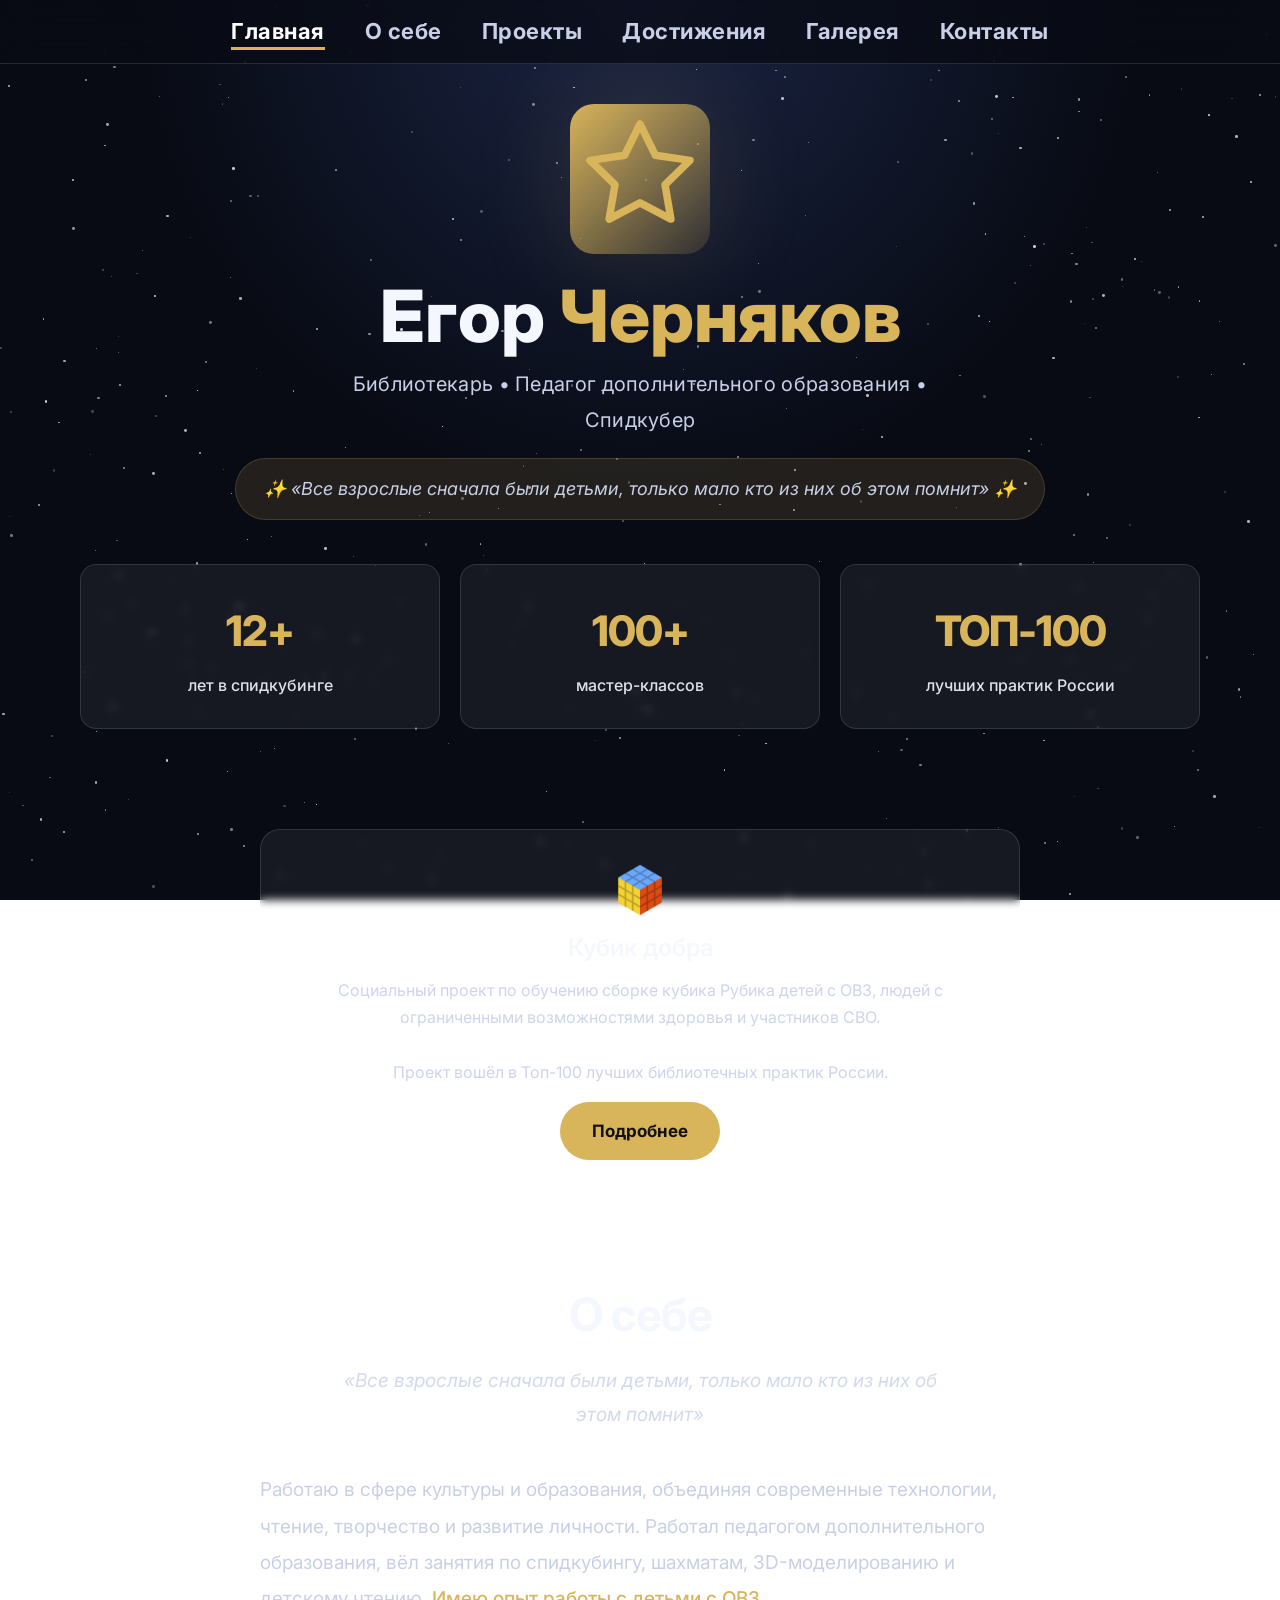
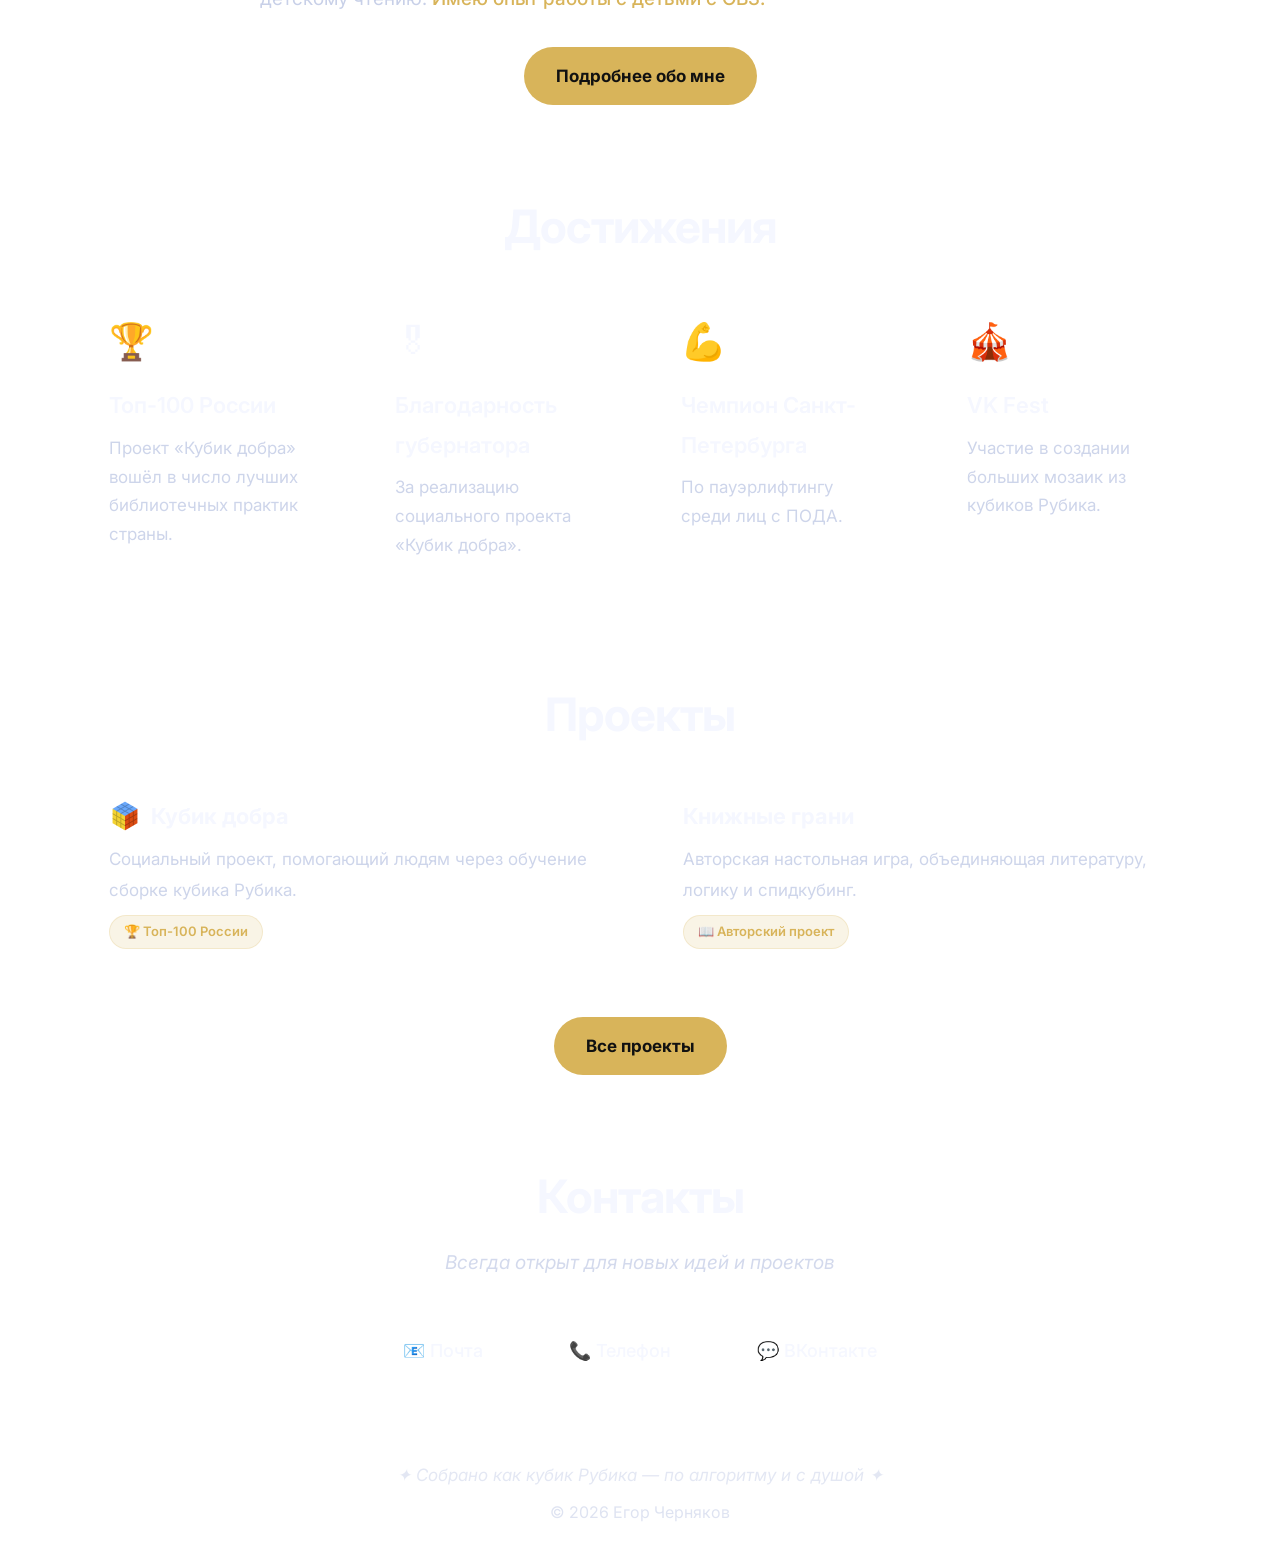
==== commit 012f4ffc: "Update index.html" ====
--- a/index.html
+++ b/index.html
@@ -49,7 +49,9 @@
     <section class="hero">
         <div class="container">
             <div class="hero-avatar">
-                <img src="images/photo.jpg" alt="Егор Черняков — библиотекарь и спидкубер" />
+                <svg width="120" height="120" viewBox="0 0 24 24" fill="none" stroke="#d8b45a" stroke-width="1.5" stroke-linecap="round" stroke-linejoin="round">
+                    <polygon points="12 2 15.09 8.26 22 9.27 17 14.14 18.18 21.02 12 17.77 5.82 21.02 7 14.14 2 9.27 8.91 8.26 12 2"></polygon>
+                </svg>
             </div>
             <h1>Егор <span>Черняков</span></h1>
             <p class="hero-lead">Библиотекарь • Педагог дополнительного образования • Спидкубер</p>
@@ -165,4 +167,4 @@
     </footer>
     <script src="js/main.js"></script>
 </body>
-</html>
+</html>
--- a/css/style.css
+++ b/css/style.css
@@ -112,7 +112,7 @@
     color: var(--muted);
     text-decoration: none;
     font-weight: 700;
-    font-size: 20px;
+    font-size: 22px; /* УВЕЛИЧЕНО с 20px до 22px */
     transition: 0.3s;
     position: relative;
     padding: 4px 0;
@@ -246,7 +246,7 @@
 }
 
 .section {
-    padding: 70px 0;
+    padding: 40px 0;
 }
 
 .section-title {
@@ -507,7 +507,7 @@
         gap: 20px 28px;
     }
     .nav a {
-        font-size: 17px;
+        font-size: 19px; /* УВЕЛИЧЕНО с 17px до 19px */
     }
 }
 
@@ -516,20 +516,17 @@
         min-height: 52px !important;
         padding: 6px 0 !important;
     }
-    body {
-        padding-top: 52px !important;
-    }
     .nav {
         gap: 12px 20px;
     }
     .nav a {
-        font-size: 15px;
+        font-size: 16px; /* УВЕЛИЧЕНО с 15px до 16px */
         font-weight: 600;
         padding: 2px 0;
     }
 
     .section {
-        padding: 50px 0;
+        padding: 30px 0;
     }
     body {
         font-size: 16px;
@@ -571,19 +568,19 @@
         min-height: 44px !important;
         padding: 4px 0 !important;
     }
-    body {
-        padding-top: 44px !important;
-    }
     .nav {
         gap: 8px 14px;
     }
     .nav a {
-        font-size: 13px;
+        font-size: 14px; /* УВЕЛИЧЕНО с 13px до 14px */
         font-weight: 600;
         padding: 2px 0;
         letter-spacing: 0.3px;
     }
 
+    .section {
+        padding: 20px 0;
+    }
     .stats {
         grid-template-columns: 1fr;
     }
@@ -611,4 +608,4 @@
         font-size: 15px;
         padding: 10px 18px;
     }
-}
+}
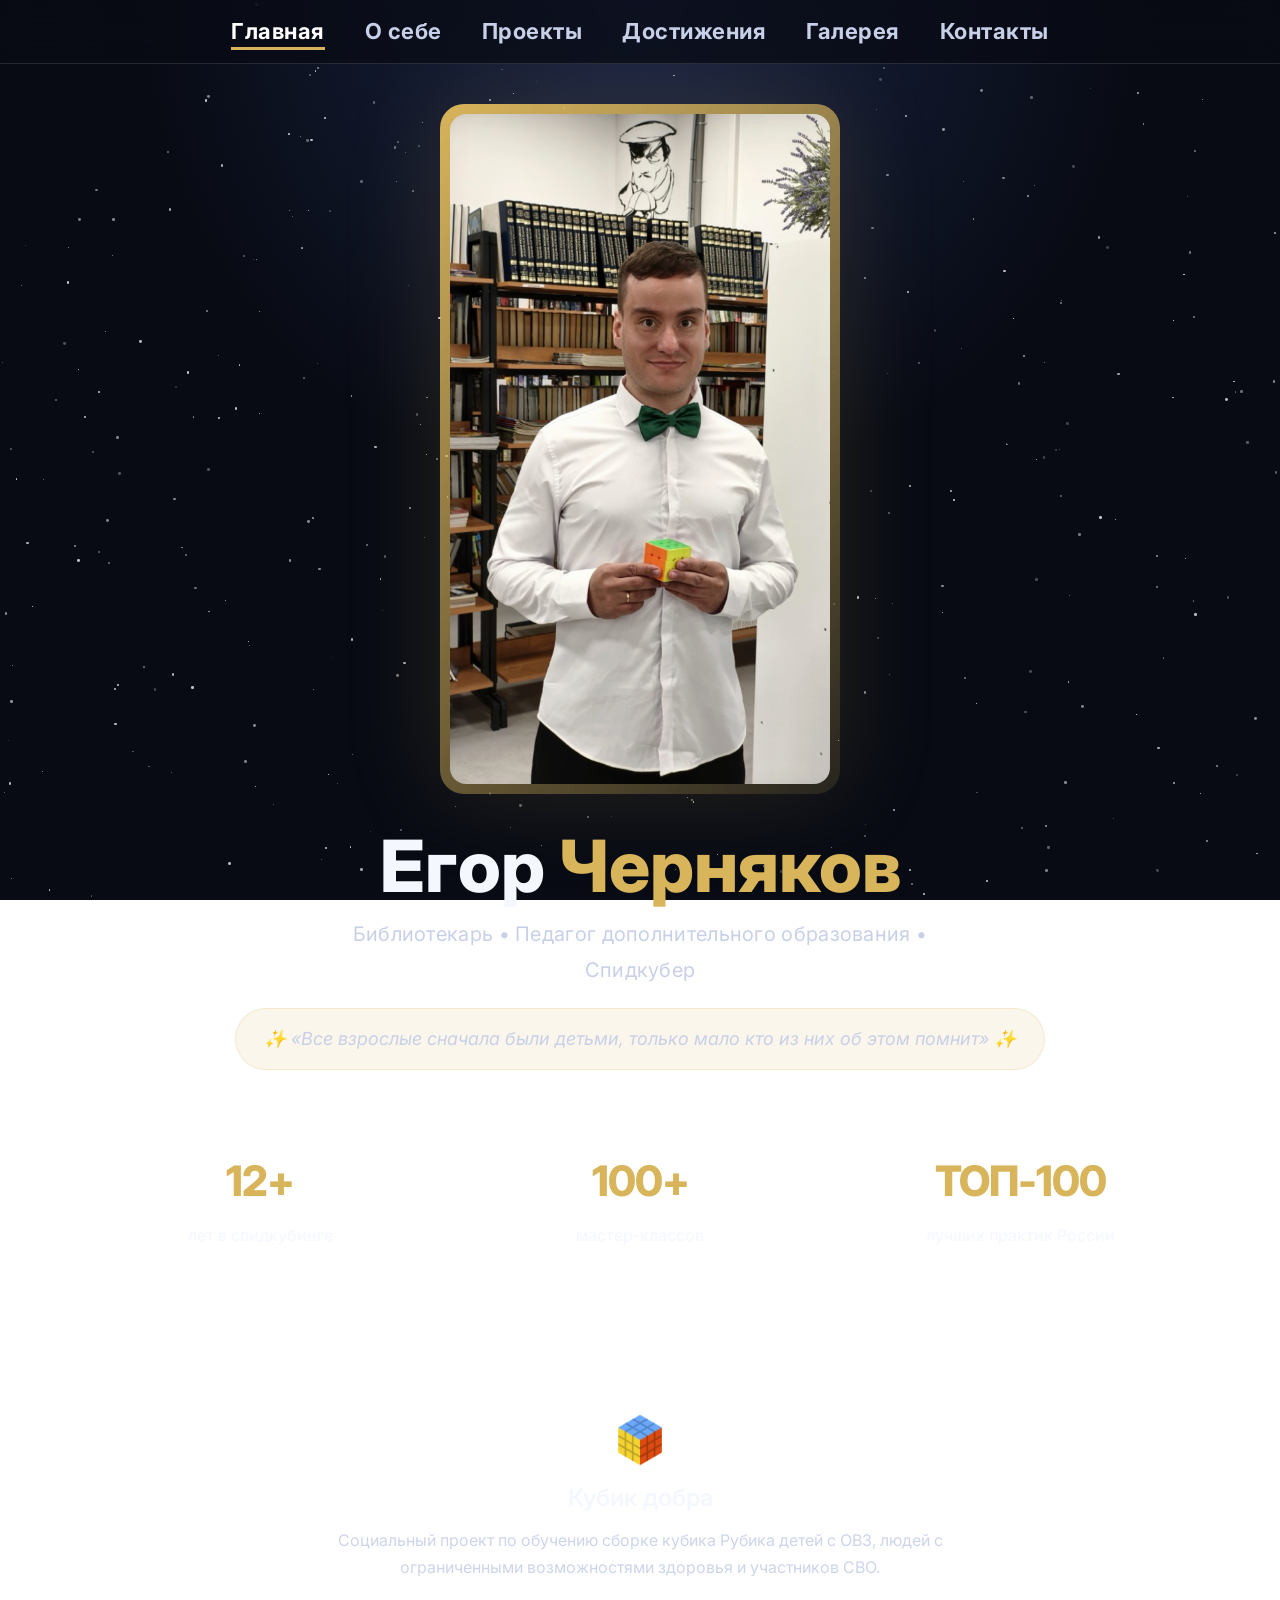
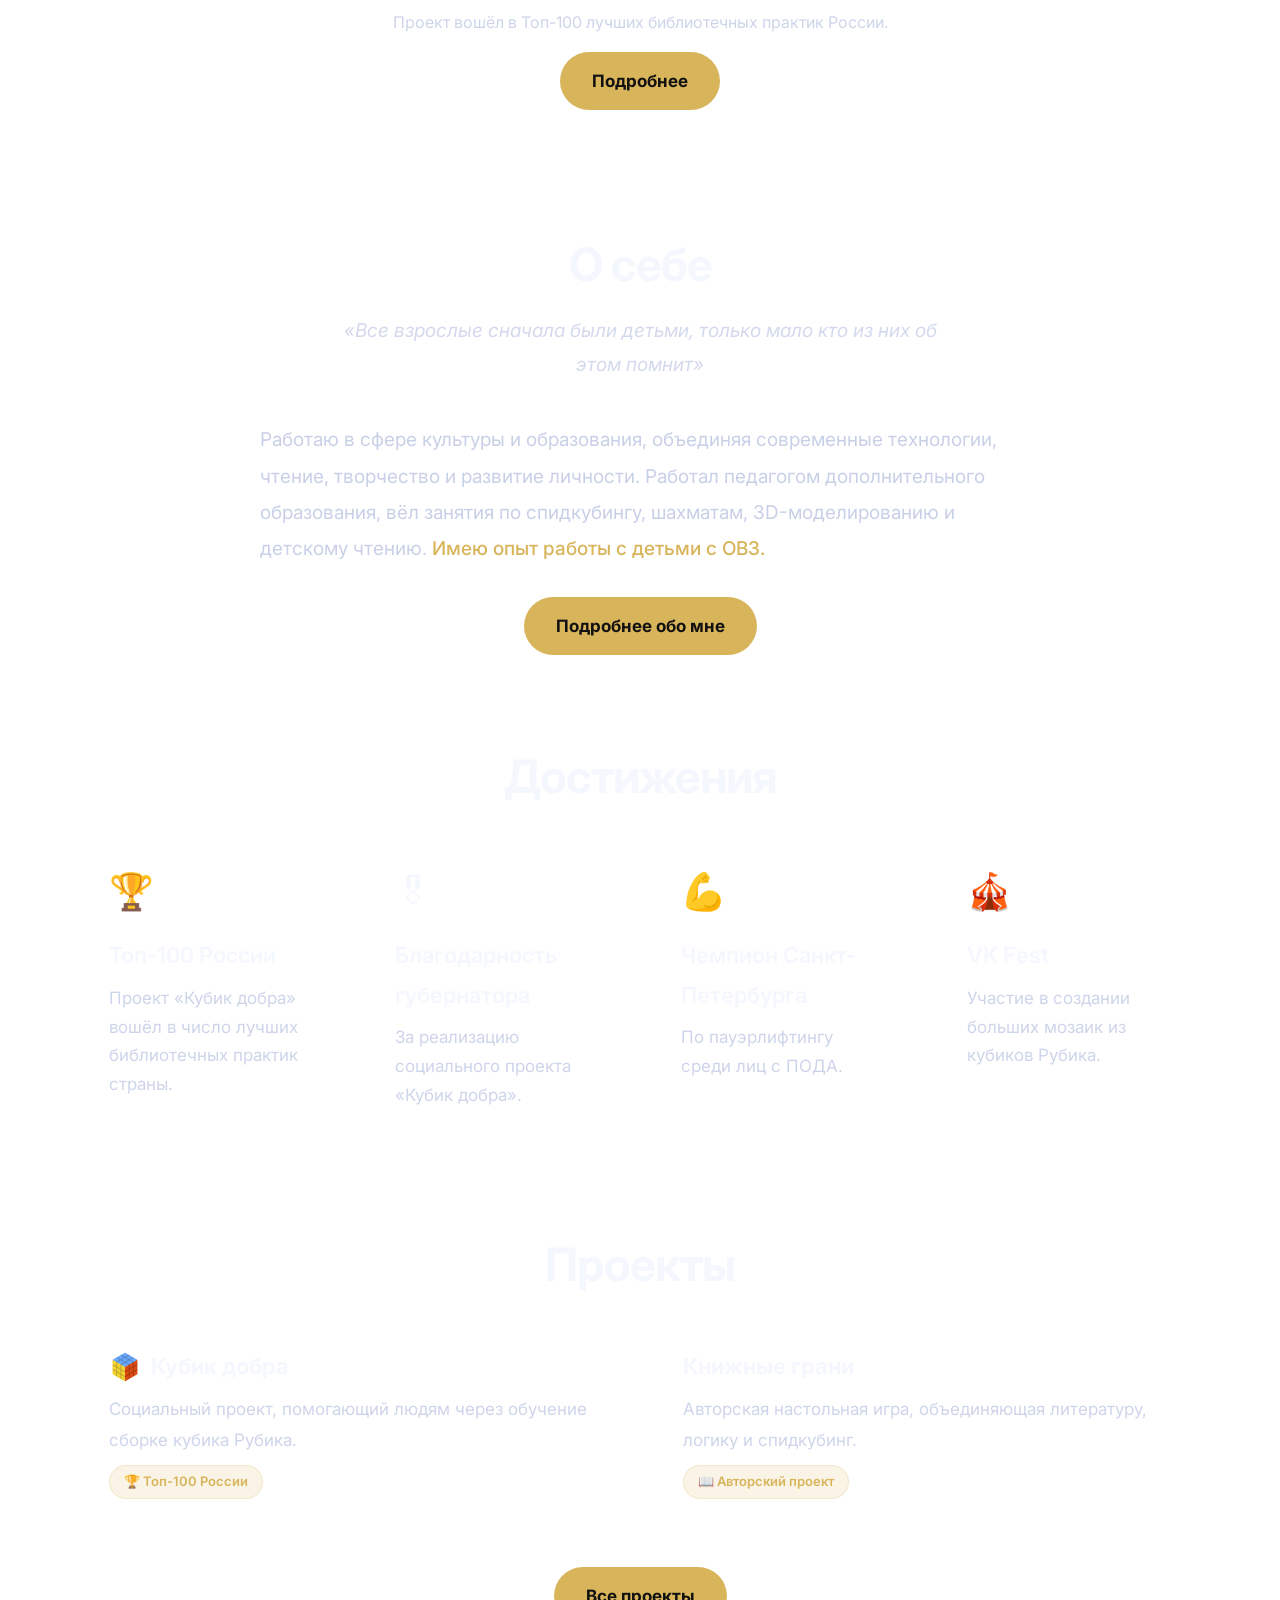
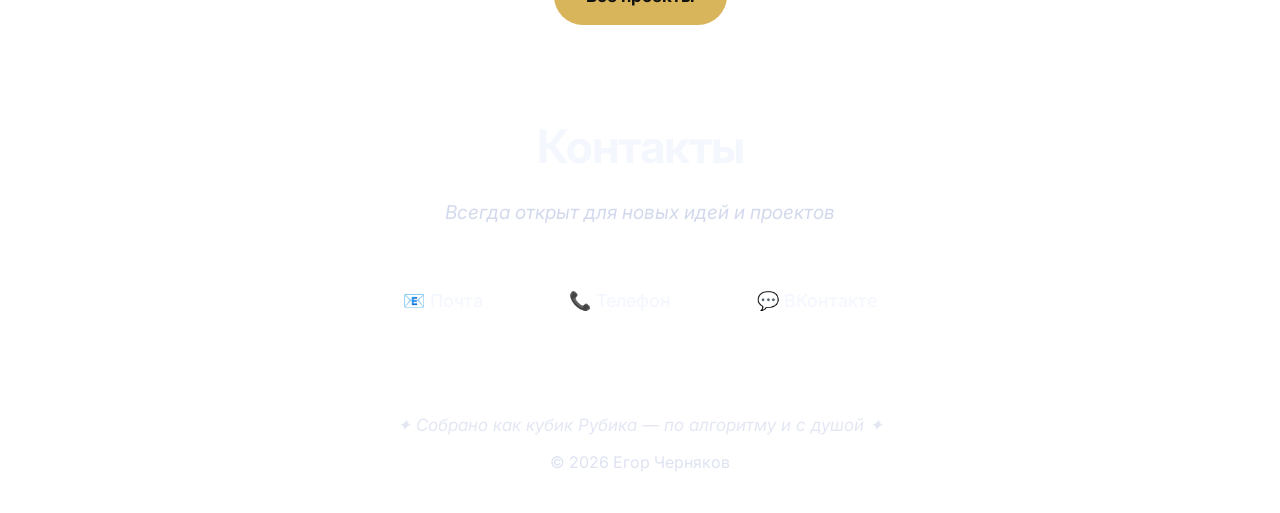
==== commit ddf287a0: "Update index.html" ====
--- a/index.html
+++ b/index.html
@@ -49,9 +49,7 @@
     <section class="hero">
         <div class="container">
             <div class="hero-avatar">
-                <svg width="120" height="120" viewBox="0 0 24 24" fill="none" stroke="#d8b45a" stroke-width="1.5" stroke-linecap="round" stroke-linejoin="round">
-                    <polygon points="12 2 15.09 8.26 22 9.27 17 14.14 18.18 21.02 12 17.77 5.82 21.02 7 14.14 2 9.27 8.91 8.26 12 2"></polygon>
-                </svg>
+                <img src="images/photo.jpg" alt="Егор Черняков — библиотекарь и спидкубер" />
             </div>
             <h1>Егор <span>Черняков</span></h1>
             <p class="hero-lead">Библиотекарь • Педагог дополнительного образования • Спидкубер</p>
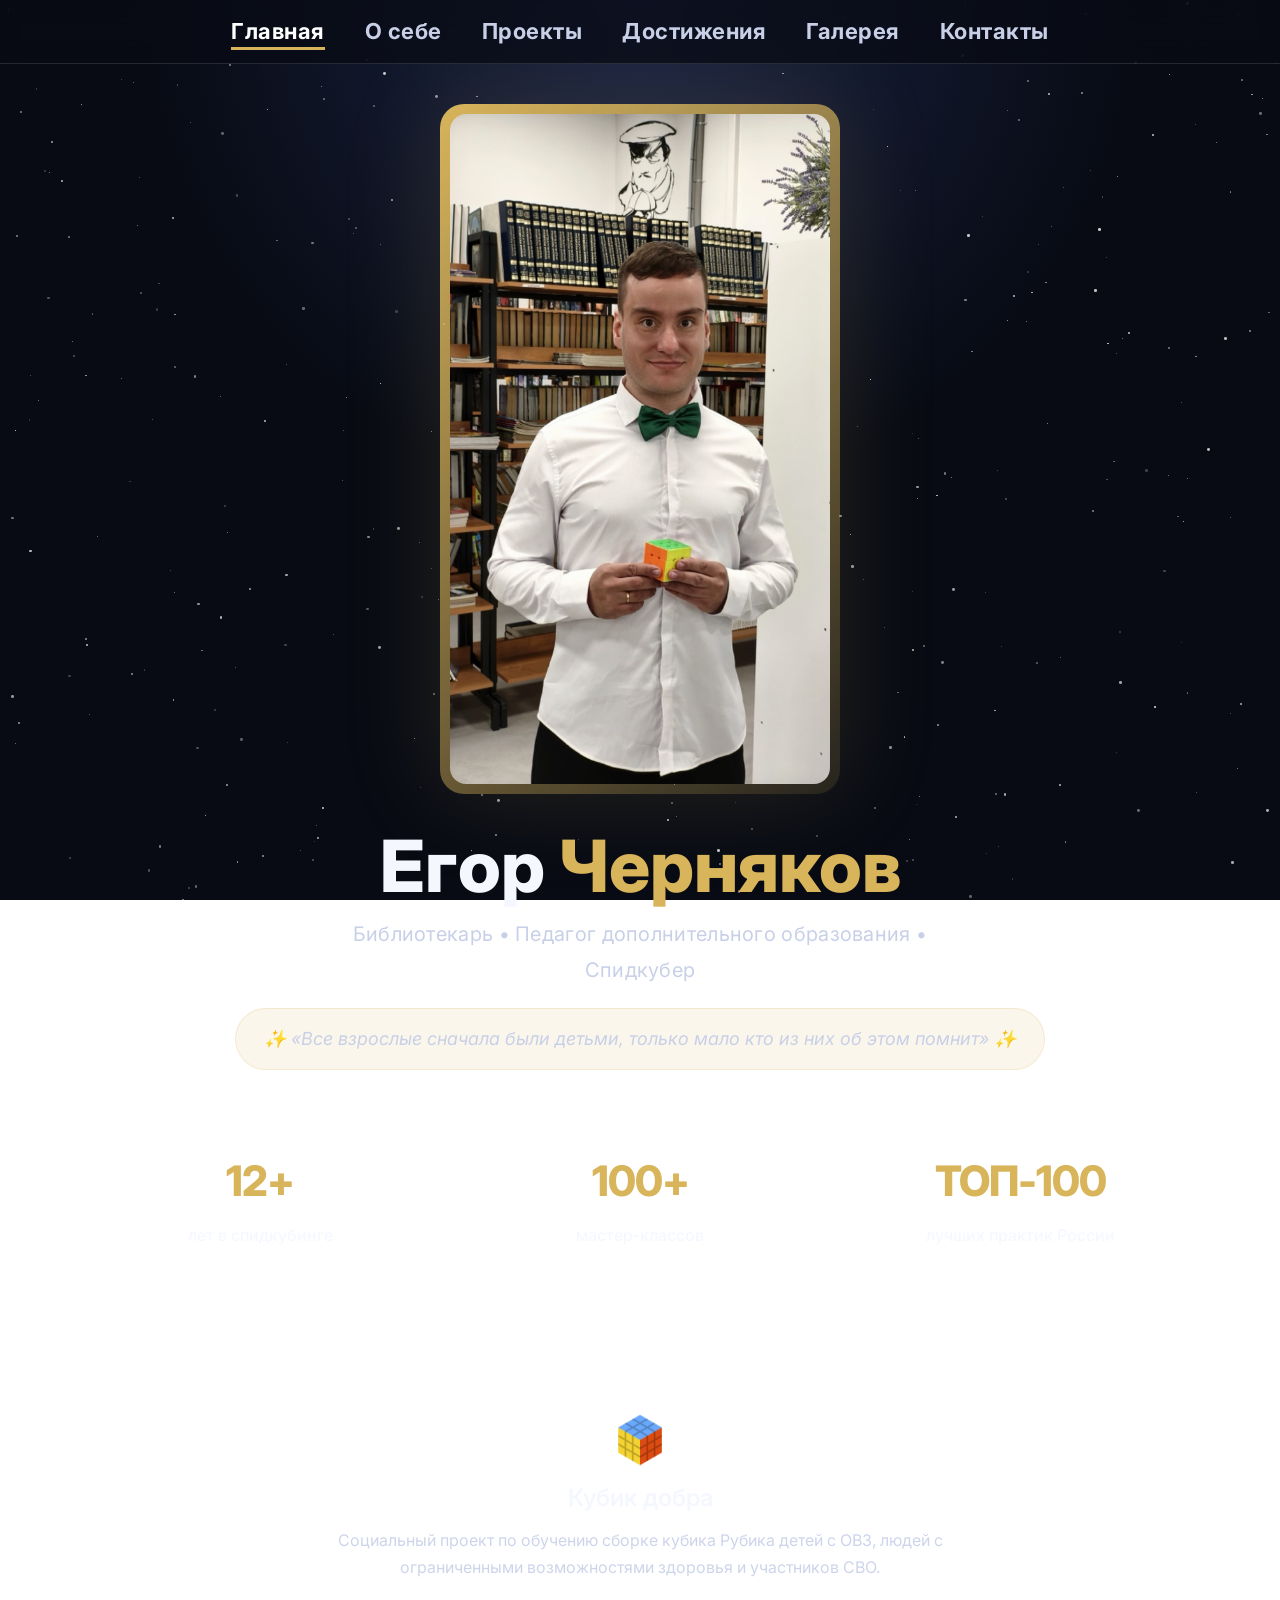
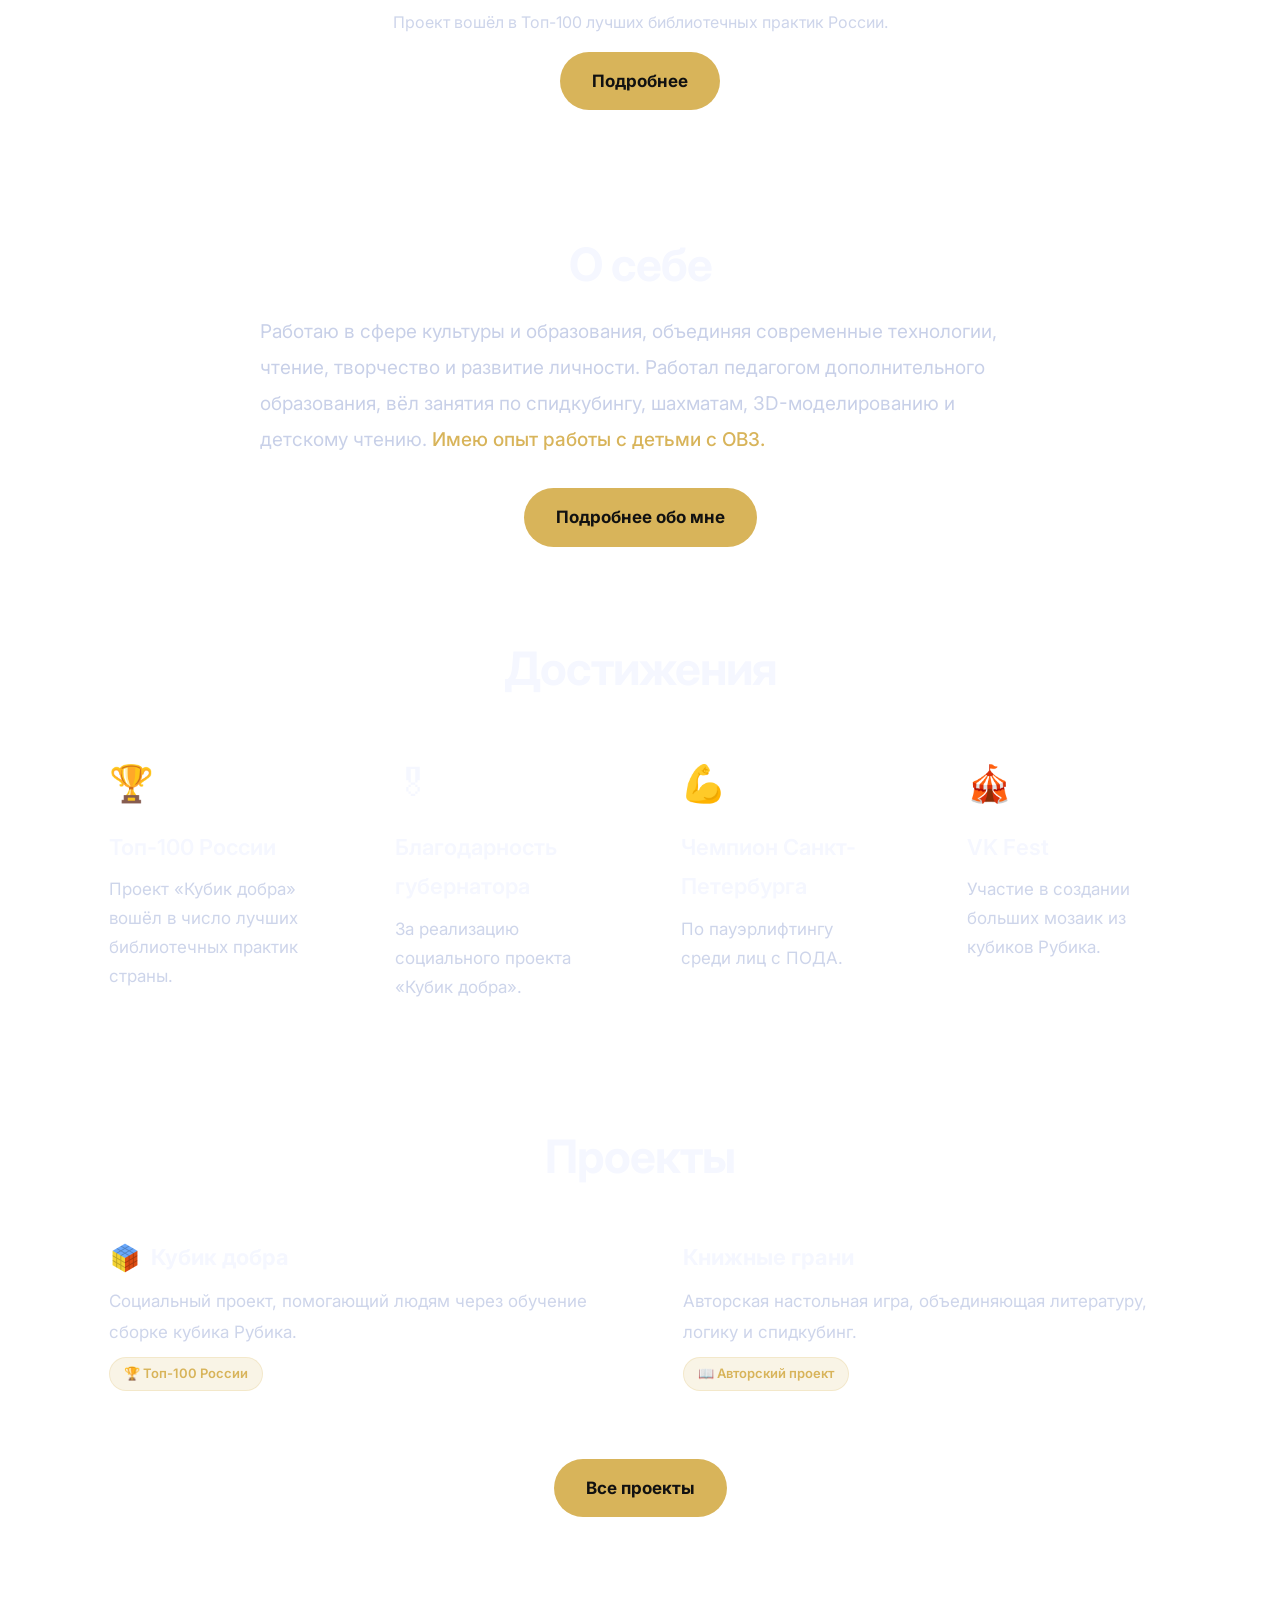
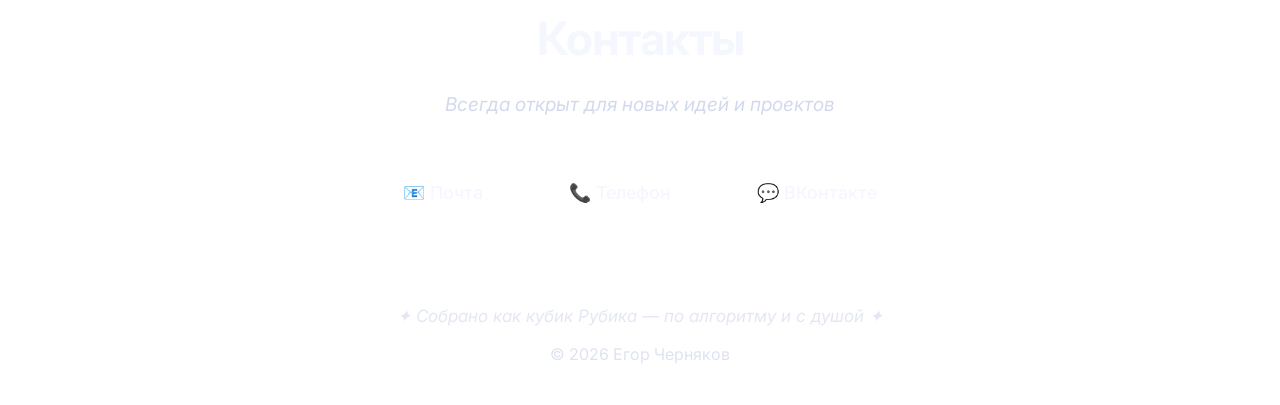
==== commit 99fdcbdc: "Update index.html" ====
--- a/index.html
+++ b/index.html
@@ -87,7 +87,7 @@
     <section class="section">
         <div class="container">
             <div class="section-title">О себе</div>
-            <div class="section-subtitle">«Все взрослые сначала были детьми, только мало кто из них об этом помнит»</div>
+            <!-- ПОДЗАГОЛОВОК-ЦИТАТА УДАЛЕН -->
             <div class="section-text">
                 <p>Работаю в сфере культуры и образования, объединяя современные технологии, чтение, творчество и развитие личности. Работал педагогом дополнительного образования, вёл занятия по спидкубингу, шахматам, 3D-моделированию и детскому чтению. <span class="accent-text">Имею опыт работы с детьми с ОВЗ.</span></p>
             </div>
--- a/css/style.css
+++ b/css/style.css
@@ -112,7 +112,7 @@
     color: var(--muted);
     text-decoration: none;
     font-weight: 700;
-    font-size: 22px; /* УВЕЛИЧЕНО с 20px до 22px */
+    font-size: 22px;
     transition: 0.3s;
     position: relative;
     padding: 4px 0;
@@ -502,12 +502,24 @@
     opacity: 0.6;
 }
 
+/* ===== АДАПТАЦИЯ КНОПКИ НАВЕРХ (только для мобильных) ===== */
+@media (max-width: 500px) {
+    .back-to-top {
+        width: 44px !important;
+        height: 44px !important;
+        font-size: 22px !important;
+        bottom: 20px !important;
+        right: 20px !important;
+        left: auto !important;
+    }
+}
+
 @media (max-width: 860px) {
     .nav {
         gap: 20px 28px;
     }
     .nav a {
-        font-size: 19px; /* УВЕЛИЧЕНО с 17px до 19px */
+        font-size: 19px;
     }
 }
 
@@ -520,7 +532,7 @@
         gap: 12px 20px;
     }
     .nav a {
-        font-size: 16px; /* УВЕЛИЧЕНО с 15px до 16px */
+        font-size: 16px;
         font-weight: 600;
         padding: 2px 0;
     }
@@ -572,7 +584,7 @@
         gap: 8px 14px;
     }
     .nav a {
-        font-size: 14px; /* УВЕЛИЧЕНО с 13px до 14px */
+        font-size: 14px;
         font-weight: 600;
         padding: 2px 0;
         letter-spacing: 0.3px;
@@ -590,7 +602,9 @@
     .hero-quote {
         font-size: 16px;
         padding: 10px 16px;
-        white-space: normal;
+        white-space: normal !important; /* КРАСИВЫЙ ПЕРЕНОС ДЛЯ ЦИТАТЫ */
+        word-break: break-word !important;
+        max-width: 90% !important;
     }
     .section-title {
         font-size: 28px;
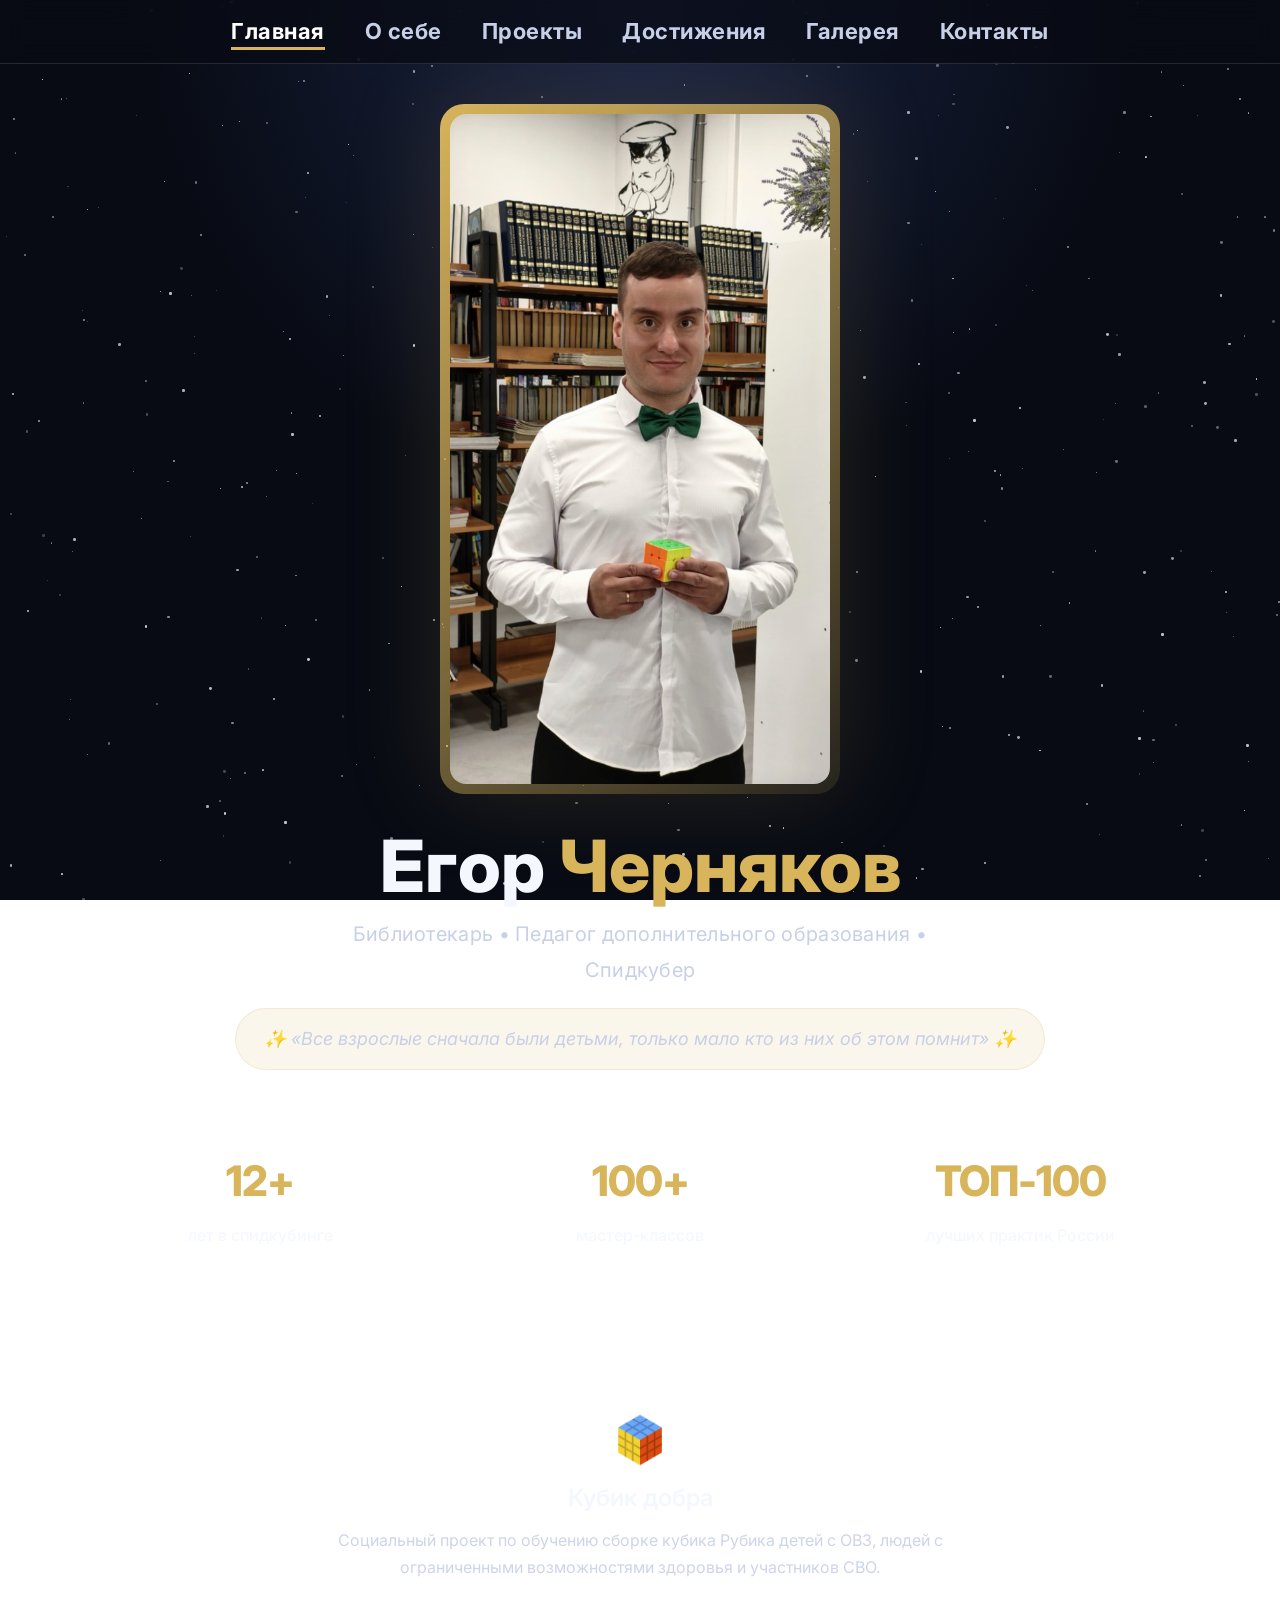
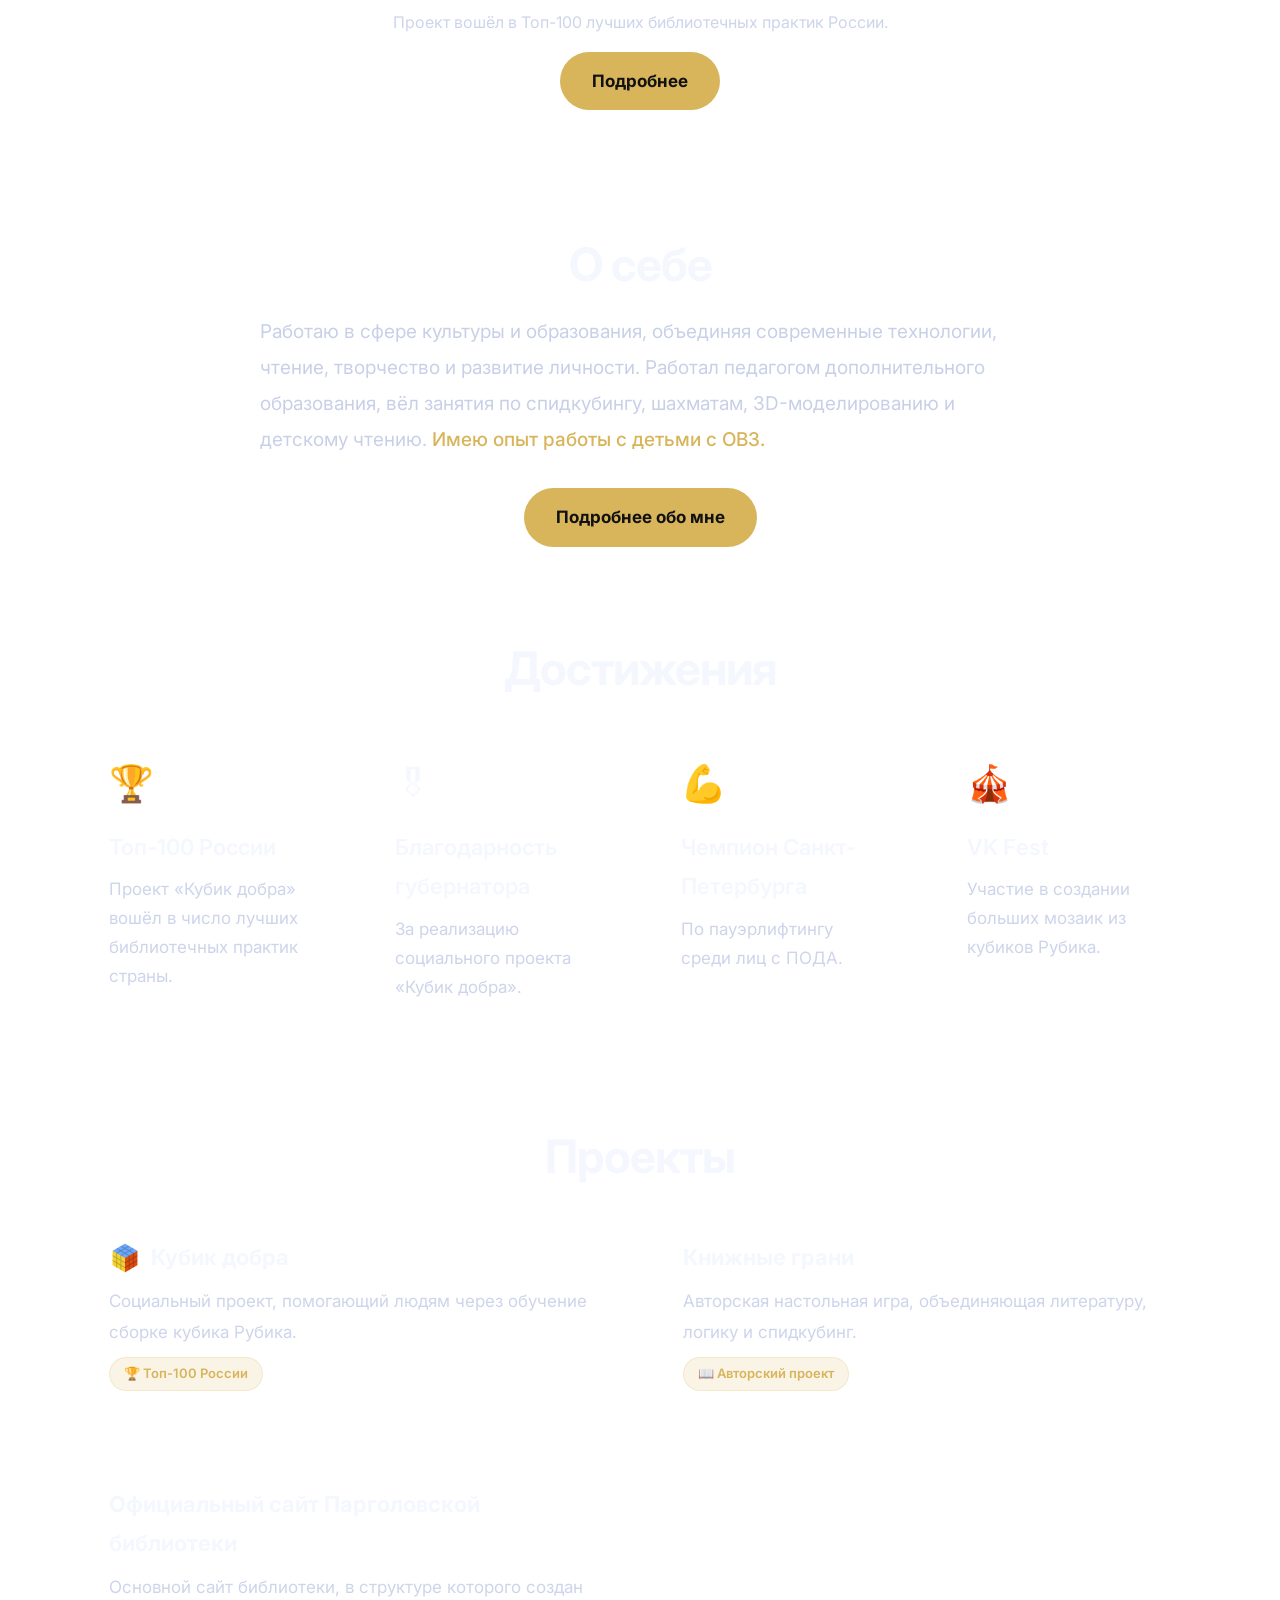
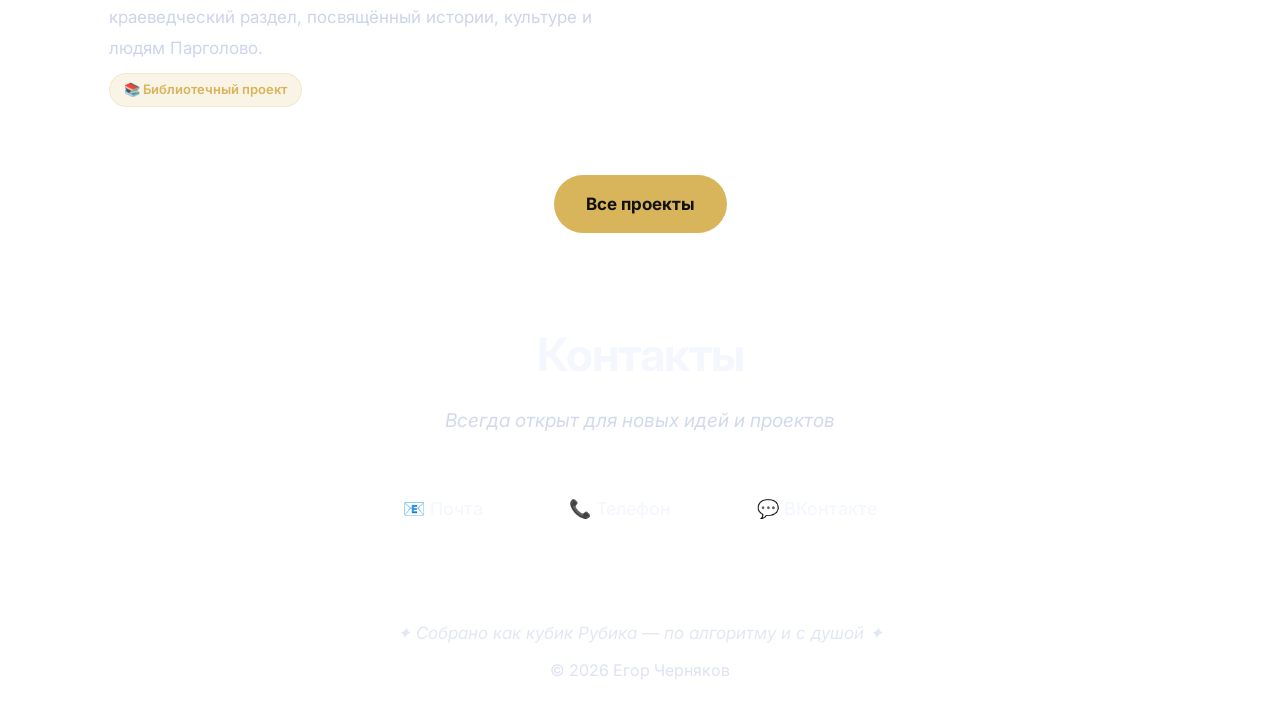
==== commit 3cf5cf58: "Update index.html" ====
--- a/index.html
+++ b/index.html
@@ -87,7 +87,6 @@
     <section class="section">
         <div class="container">
             <div class="section-title">О себе</div>
-            <!-- ПОДЗАГОЛОВОК-ЦИТАТА УДАЛЕН -->
             <div class="section-text">
                 <p>Работаю в сфере культуры и образования, объединяя современные технологии, чтение, творчество и развитие личности. Работал педагогом дополнительного образования, вёл занятия по спидкубингу, шахматам, 3D-моделированию и детскому чтению. <span class="accent-text">Имею опыт работы с детьми с ОВЗ.</span></p>
             </div>
@@ -140,6 +139,11 @@
                     <p>Авторская настольная игра, объединяющая литературу, логику и спидкубинг.</p>
                     <div class="badge">📖 Авторский проект</div>
                 </div>
+                <div class="project-card">
+                    <h3>Официальный сайт Парголовской библиотеки</h3>
+                    <p>Основной сайт библиотеки, в структуре которого создан краеведческий раздел, посвящённый истории, культуре и людям Парголово.</p>
+                    <div class="badge">📚 Библиотечный проект</div>
+                </div>
             </div>
             <div style="text-align: center; margin-top: 35px;">
                 <a href="projects.html" class="btn">Все проекты</a>
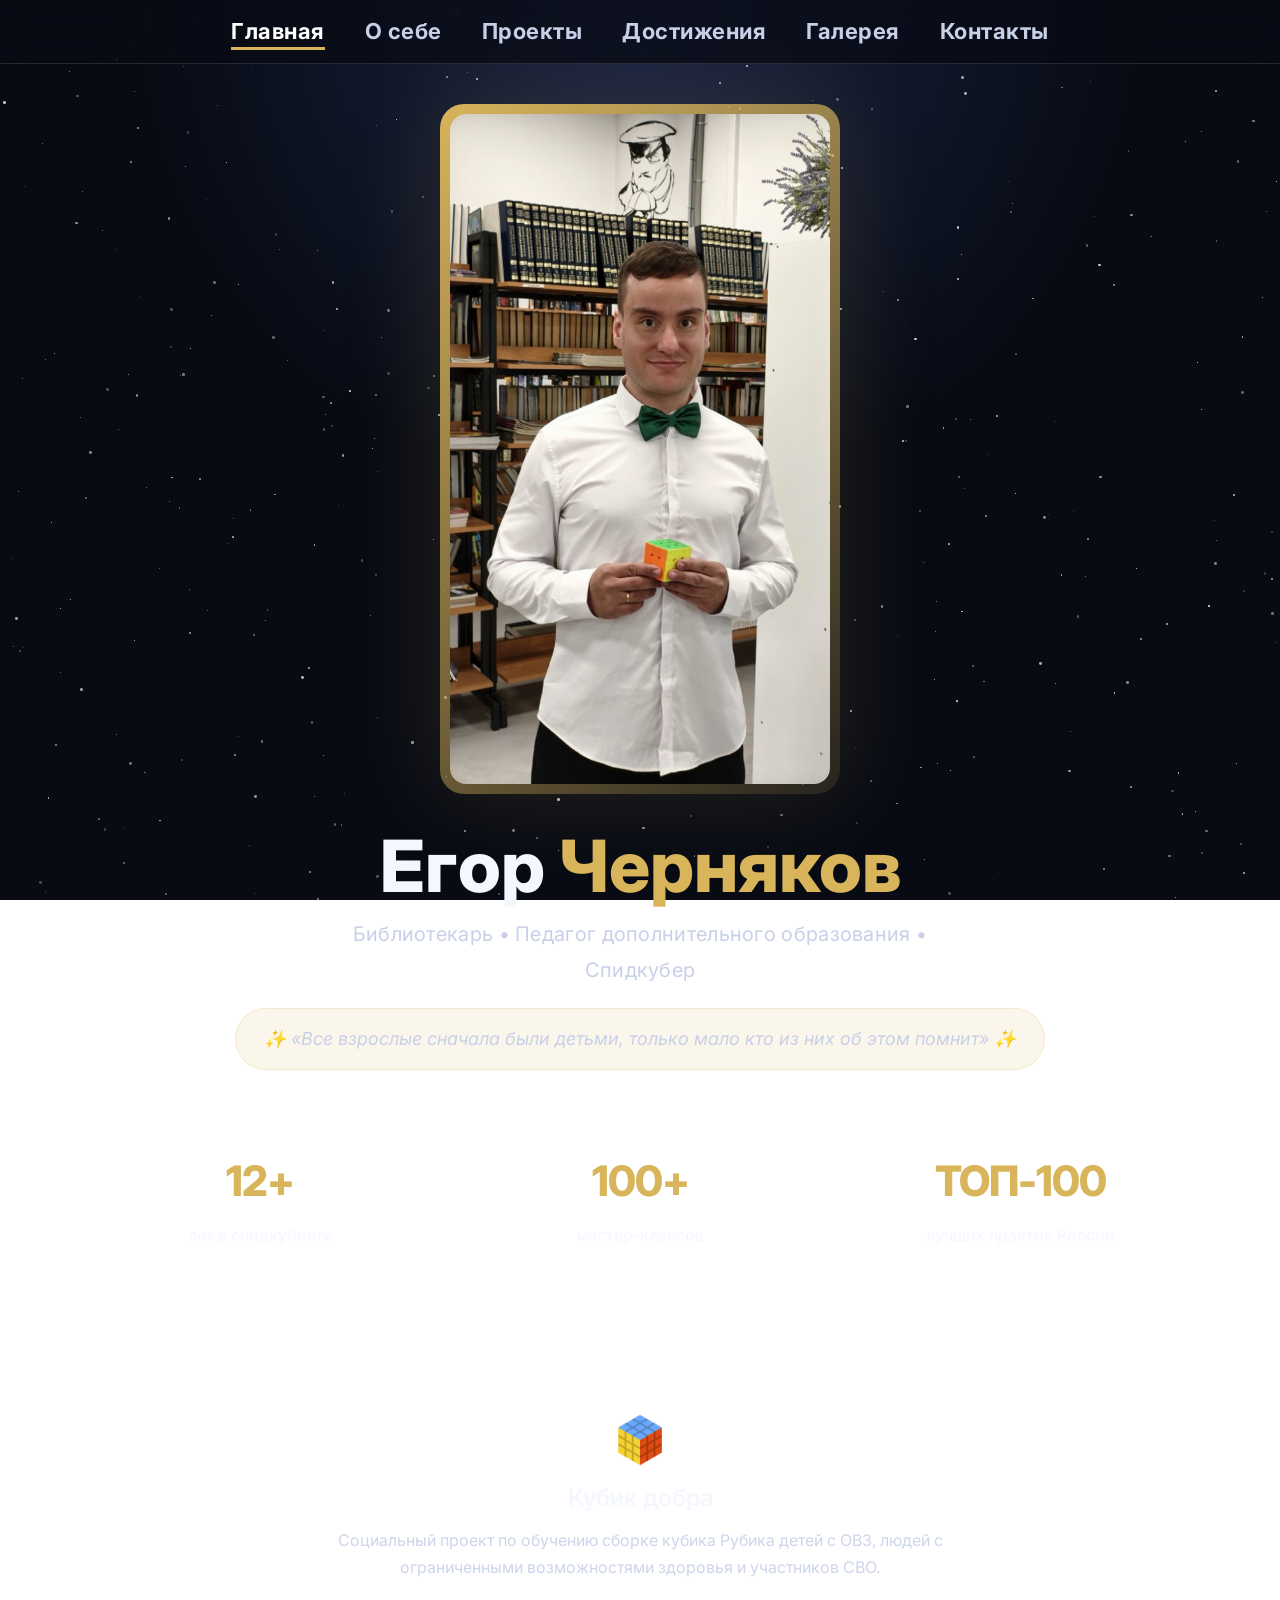
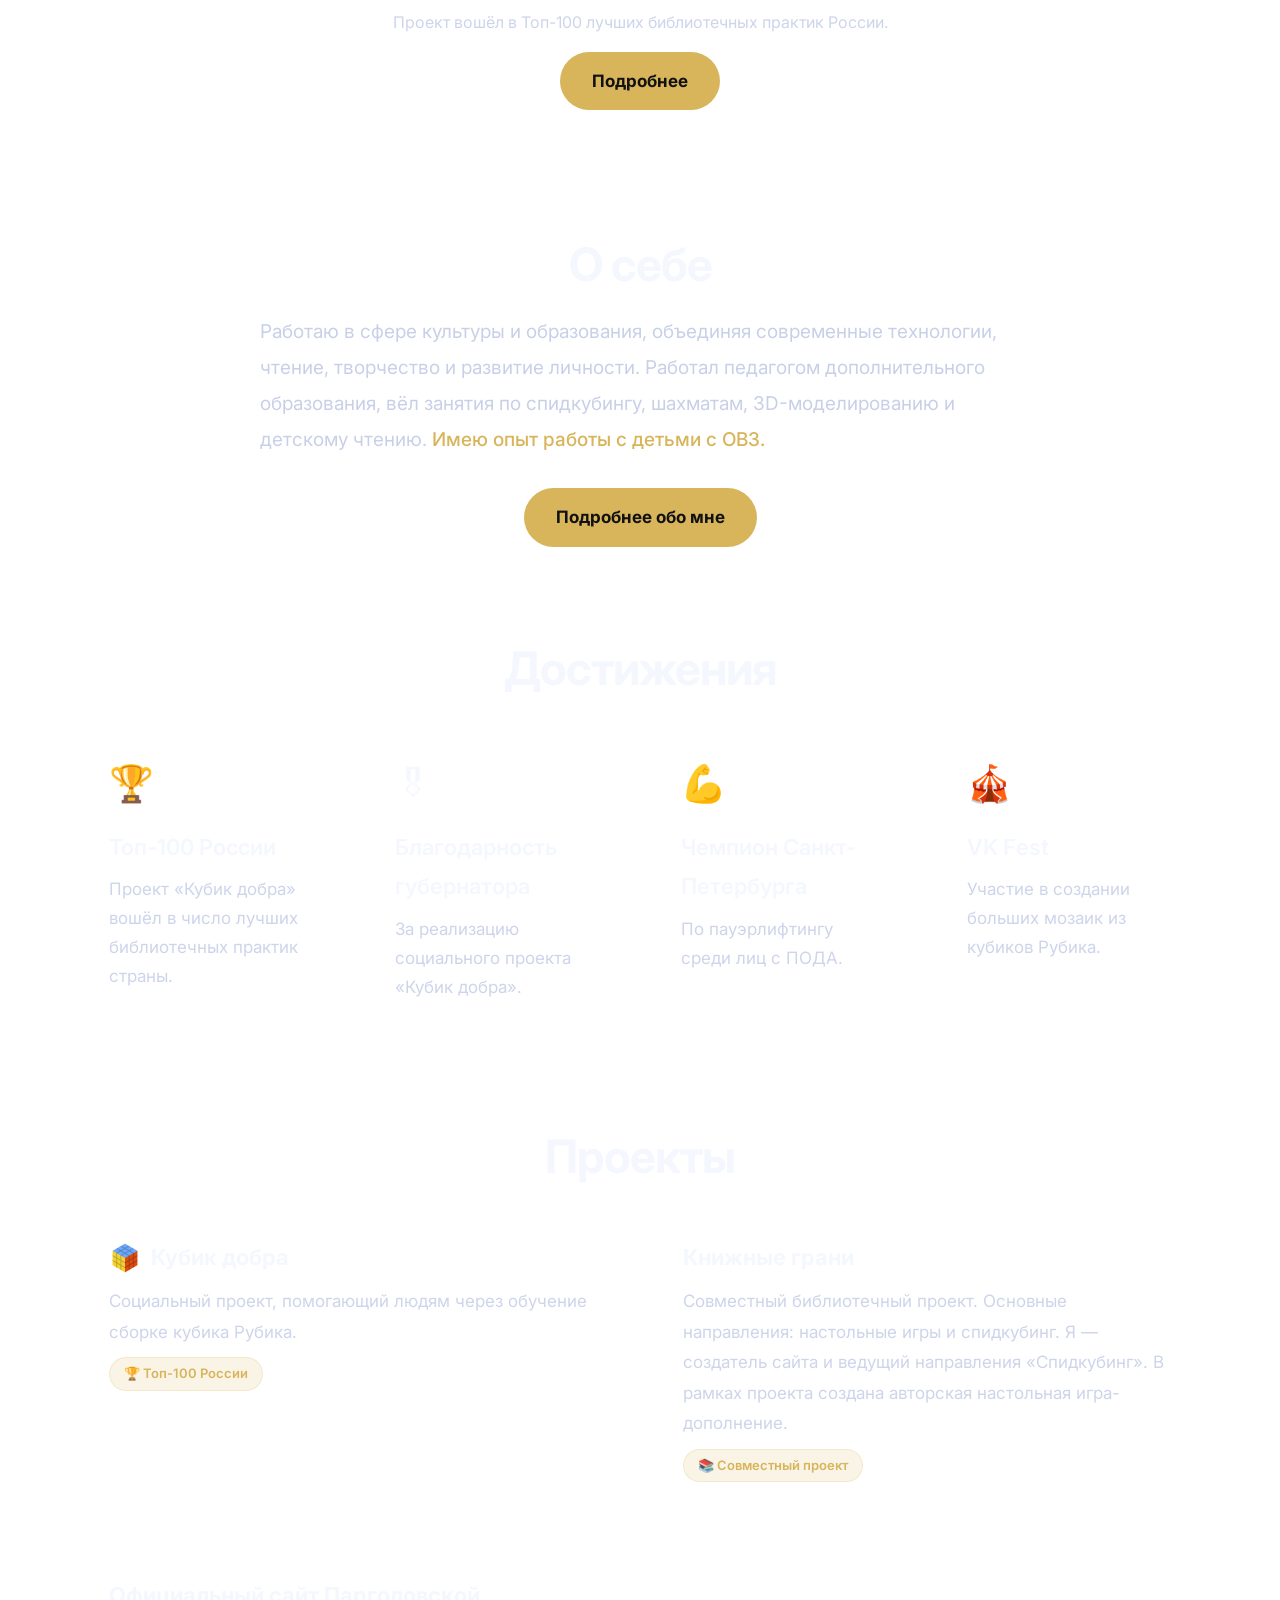
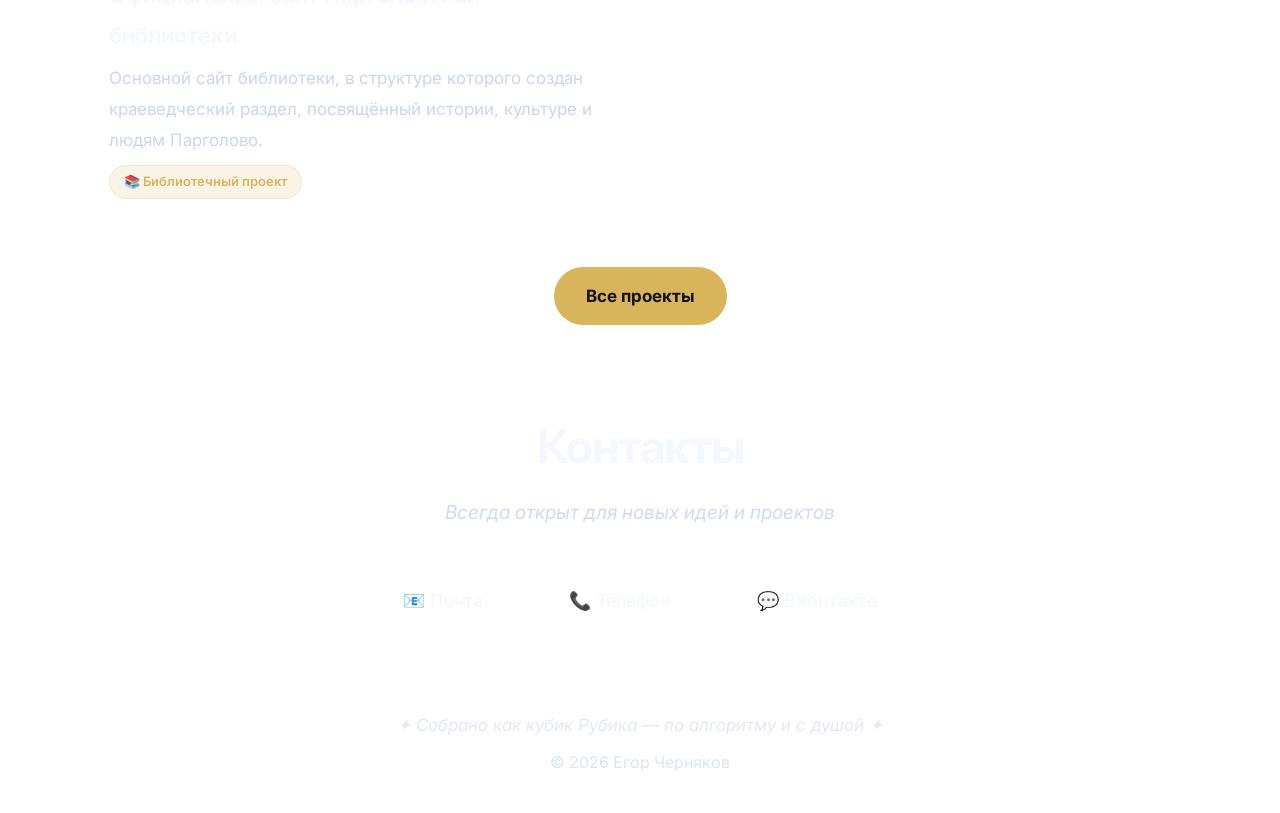
==== commit a8ad984d: "Update index.html" ====
--- a/index.html
+++ b/index.html
@@ -136,8 +136,8 @@
                 </div>
                 <div class="project-card">
                     <h3>Книжные грани</h3>
-                    <p>Авторская настольная игра, объединяющая литературу, логику и спидкубинг.</p>
-                    <div class="badge">📖 Авторский проект</div>
+                    <p>Совместный библиотечный проект. Основные направления: настольные игры и спидкубинг. Я — создатель сайта и ведущий направления «Спидкубинг». В рамках проекта создана авторская настольная игра-дополнение.</p>
+                    <div class="badge">📚 Совместный проект</div>
                 </div>
                 <div class="project-card">
                     <h3>Официальный сайт Парголовской библиотеки</h3>
